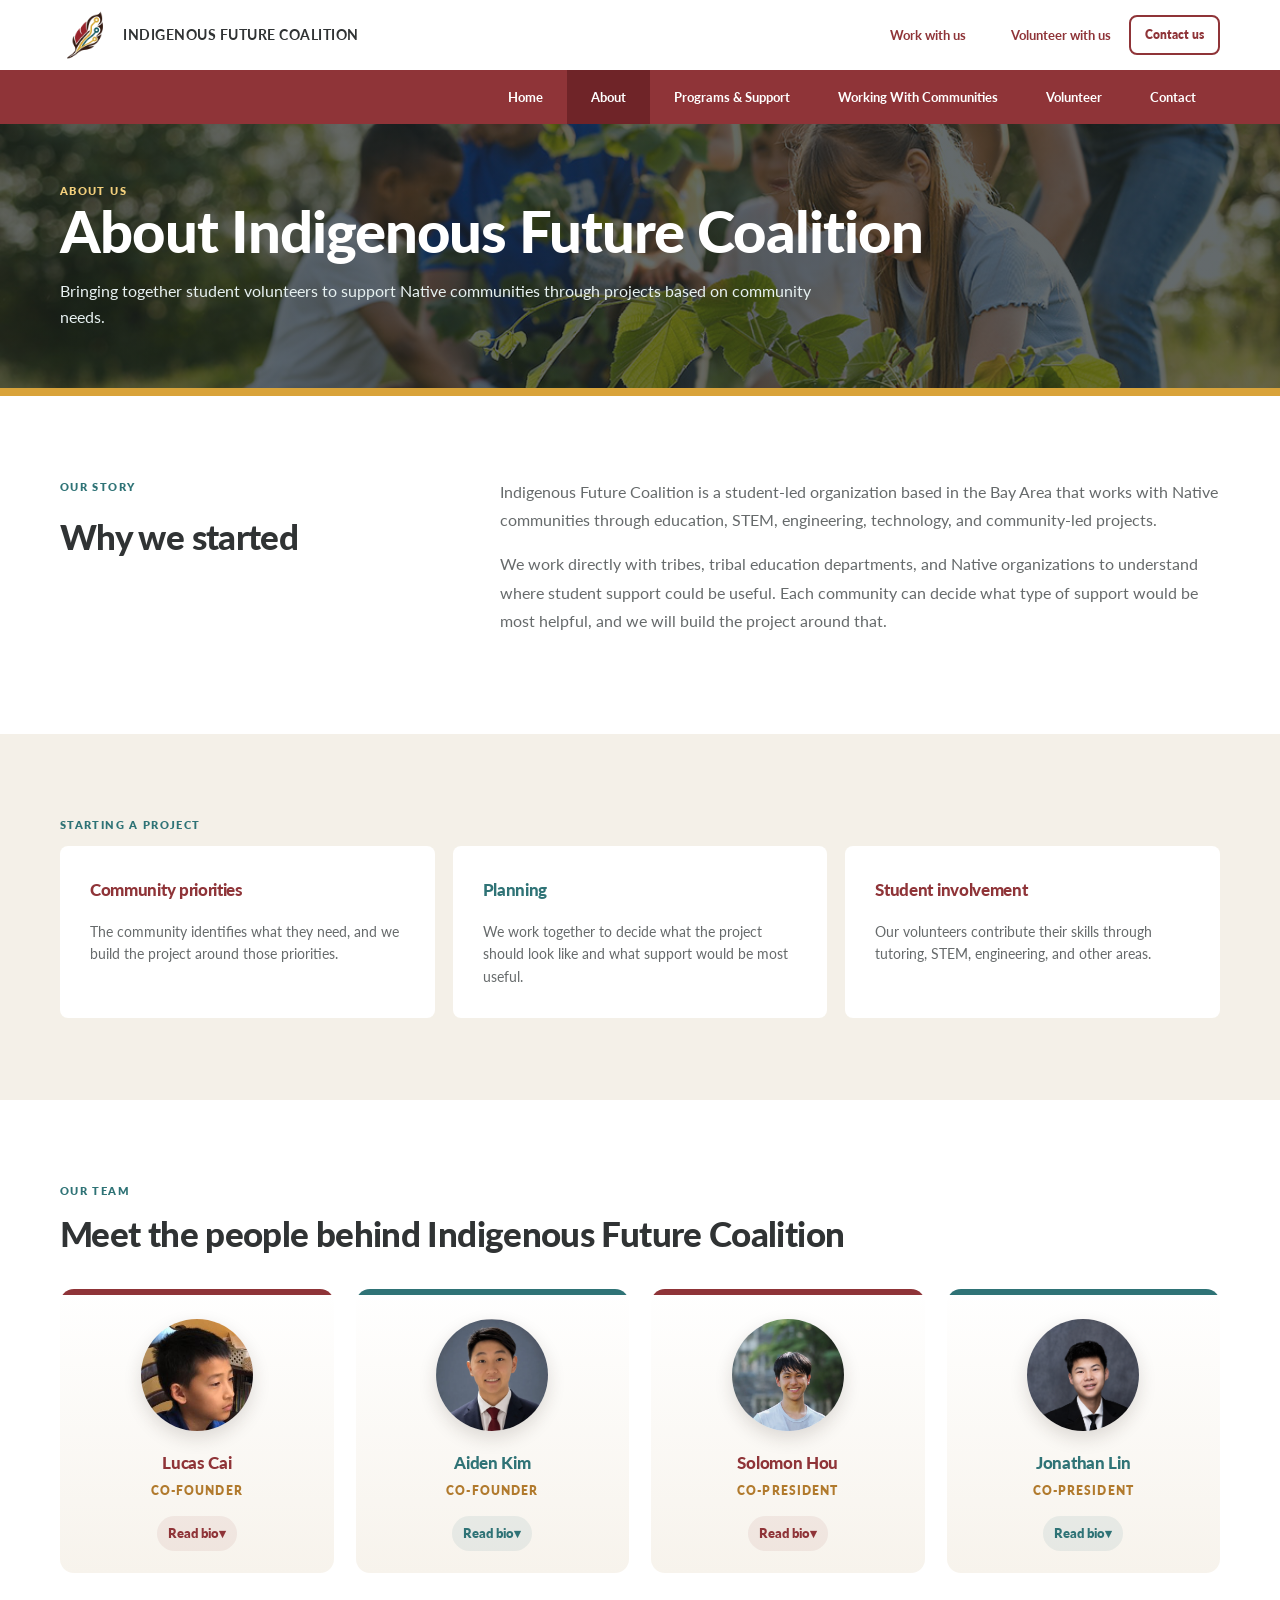
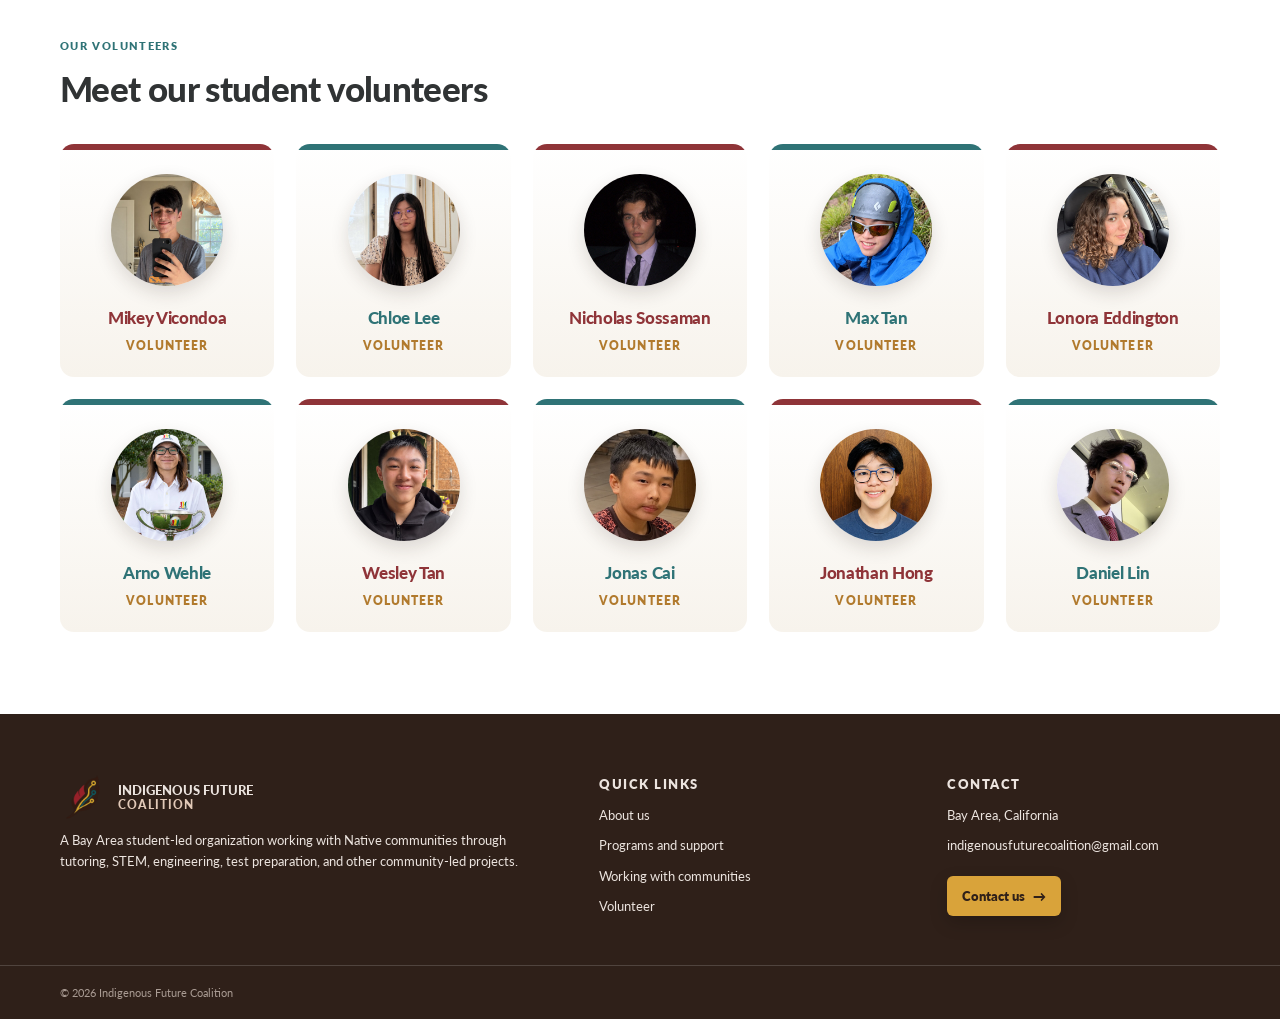
==== about.html @ 6398c592 "Add Daniel Lin to volunteer team" ====
<!doctype html>
<html lang="en">
<head>
  <meta charset="utf-8"><meta name="viewport" content="width=device-width, initial-scale=1">

  <title>About | Indigenous Future Coalition</title>

  <link rel="icon" type="image/png" href="assets/indigenouslogo.png">
  <link rel="stylesheet" href="styles.css">
  <link rel="preconnect" href="https://fonts.googleapis.com">
<link rel="preconnect" href="https://fonts.gstatic.com" crossorigin>
<link href="https://fonts.googleapis.com/css2?family=Lato:wght@400;700;900&display=swap" rel="stylesheet">
  <script src="script.js" defer></script>
</head>

<body>

<div id="site-header"></div>

<main>

<section class="page-hero image-hero">
  <div class="container">
    <p class="eyebrow light">About us</p>

    <h1>About Indigenous Future Coalition</h1>

    <p>
      Bringing together student volunteers to support Native communities
      through projects based on community needs.
    </p>

  </div>
</section>


<section class="section">

<div class="container prose-grid">

<div>
  <p class="eyebrow">Our story</p>
  <h2>Why we started</h2>
</div>


<div class="prose">

<p>
Indigenous Future Coalition is a student-led organization based in the Bay
Area that works with Native communities through education, STEM, engineering,
technology, and community-led projects.
</p>


<p>
We work directly with tribes, tribal education departments, and Native
organizations to understand where student support could be useful. Each
community can decide what type of support would be most helpful, and we will
build the project around that.
</p>

</div>

</div>

</section>



<section class="section cream">

<div class="container">

<p class="eyebrow">Starting a project</p>


<div class="value-grid">


<article class="value-card">

<h3>Community priorities</h3>

<p>
The community identifies what they need, and we build the project around
those priorities.
</p>

</article>



<article class="value-card">

<h3>Planning</h3>

<p>
We work together to decide what the project should look like and what
support would be most useful.
</p>

</article>



<article class="value-card">

<h3>Student involvement</h3>

<p>
Our volunteers contribute their skills through tutoring, STEM, engineering,
and other areas.
</p>

</article>


</div>

</div>

</section>




<section class="section">

<div class="container">

<div class="team-heading">

<p class="eyebrow">Our team</p>

<h2>Meet the people behind Indigenous Future Coalition</h2>

</div>



<div class="team-grid">


<article class="team-card">

<img 
src="assets/lucas.jpg"
alt="Lucas Cai"
>

<h3>Lucas Cai</h3>

<p class="team-role">
Co-Founder
</p>

<details class="team-bio">
<summary>Read bio</summary>
<p>
Lucas helps lead Indigenous Future Coalition by building partnerships, organizing student volunteers, and developing projects that connect students with opportunities to support Native communities. He focuses on expanding educational programs through tutoring, STEM, engineering, and technology while helping create projects shaped around community needs. As a co-founder, Lucas works to bring together students and community partners to create meaningful opportunities for learning and support.
</p>
</details>

</article>




<article class="team-card">

<img 
src="assets/aiden.jpg"
alt="Aiden Kim"
>

<h3>Aiden Kim</h3>

<p class="team-role">
Co-Founder
</p>

<details class="team-bio">
<summary>Read bio</summary>
<p>
Aiden is committed to expanding educational opportunity while helping Native communities preserve the stories, knowledge, and experiences they want carried forward. As a co-founder of Indigenous Future Coalition, he helps develop STEM mentorship and educational services shaped around community identified needs. He also helps lead the Coalition’s Legacy Project, working with elders, families, and community members to preserve their memories through interviews, oral histories, photographs, and personalized legacy books. Drawing on his experience building student-led educational programs and organizing volunteers, Aiden believes lasting impact begins with listening, trust, and giving communities greater resources to shape their own futures.
</p>
</details>

</article>




<article class="team-card">

<img
src="assets/jonathan.jpg"
alt="Solomon Hou"
>

<h3>Solomon Hou</h3>

<p class="team-role">
Co-President
</p>

<details class="team-bio">
<summary>Read bio</summary>
<p>
Solomon helps lead Indigenous Future Coalition by supporting project planning, volunteer coordination, and the development of educational programs. He works with the team to organize tutoring, STEM, engineering, and technology projects while helping create opportunities for students to contribute their skills. As a co-founder, Solomon helps strengthen the Coalition’s programs and partnerships while supporting projects based on the needs of the communities we work with.
</p>
</details>

</article>




<article class="team-card">

<img class="full-portrait"
src="assets/jonathan.png"
alt="Jonathan Lin"
>

<h3>Jonathan Lin</h3>

<p class="team-role">
Co-President
</p>

<details class="team-bio">
<summary>Read bio</summary>
<p>
Jonathan Lin is a student leader and community volunteer focused on technology, education, and service. As Co-President of the Indigenous Future Coalition, he helps lead STEM programs, tutoring, volunteer initiatives, and community projects. He has also worked with BridgingTech to develop cybersecurity education resources for middle and high school students, tutored youth from low-income families, volunteered at youth camps, and served in leadership roles in Boy Scout Troop 888.
</p>
</details>

</article>


</div>


<div class="team-heading volunteer-heading">

<p class="eyebrow">Our volunteers</p>

<h2>Meet our student volunteers</h2>

</div>



<div class="team-grid volunteer-grid">


<article class="team-card volunteer-card">

<img
src="assets/mikey-vicondoa.jpg"
alt="Mikey Vicondoa"
loading="lazy"
>

<h3>Mikey Vicondoa</h3>

<p class="team-role">Volunteer</p>

</article>



<article class="team-card volunteer-card">

<img
src="assets/chloe-lee.jpg"
alt="Chloe Lee"
loading="lazy"
>

<h3>Chloe Lee</h3>

<p class="team-role">Volunteer</p>

</article>



<article class="team-card volunteer-card">

<img
src="assets/nicholas-sossaman.jpg"
alt="Nicholas Sossaman"
loading="lazy"
>

<h3>Nicholas Sossaman</h3>

<p class="team-role">Volunteer</p>

</article>



<article class="team-card volunteer-card">

<img
src="assets/max-tan.jpg"
alt="Max Tan"
loading="lazy"
>

<h3>Max Tan</h3>

<p class="team-role">Volunteer</p>

</article>



<article class="team-card volunteer-card">

<img
src="assets/lonora-eddington.jpg"
alt="Lonora Eddington"
loading="lazy"
>

<h3>Lonora Eddington</h3>

<p class="team-role">Volunteer</p>

</article>



<article class="team-card volunteer-card">

<img
src="assets/arno-wehle.jpg"
alt="Arno Wehle"
loading="lazy"
>

<h3>Arno Wehle</h3>

<p class="team-role">Volunteer</p>

</article>



<article class="team-card volunteer-card">

<img
src="assets/wesley-tan.jpg"
alt="Wesley Tan"
loading="lazy"
>

<h3>Wesley Tan</h3>

<p class="team-role">Volunteer</p>

</article>



<article class="team-card volunteer-card">

<img
src="assets/jonas-cai.jpg"
alt="Jonas Cai"
loading="lazy"
>

<h3>Jonas Cai</h3>

<p class="team-role">Volunteer</p>

</article>



<article class="team-card volunteer-card">

<img
src="assets/jonathan-hong.jpg"
alt="Jonathan Hong"
loading="lazy"
>

<h3>Jonathan Hong</h3>

<p class="team-role">Volunteer</p>

</article>



<article class="team-card volunteer-card">

<img
src="assets/daniel-lin.jpg"
alt="Daniel Lin"
loading="lazy"
>

<h3>Daniel Lin</h3>

<p class="team-role">Volunteer</p>

</article>


</div>

</div>

</section>


</main>


<div id="site-footer"></div>


</body>
</html>
---- styles.css ----
:root {
  --burgundy: #8f3438;
  --burgundy-dark: #6f2428;
  --teal: #2f7376;
  --teal-dark: #225a5d;
  --gold: #d9a33a;
  --cream: #f4f0e8;
  --ink: #303334;
  --muted: #666a6b;
  --line: #d8d8d3;
  --brown: #2f2019;
  --radius: 8px;
}

* { box-sizing: border-box; }
html { scroll-behavior: smooth; }
body {
  margin: 0;
  color: var(--ink);
  background: #fff;
  font-family: "Lato", sans-serif;
  line-height: 1.6;
}

main {
  background: #fff;
  animation: content-enter .34s cubic-bezier(.22, .8, .3, 1) both;
}

body.page-leaving main {
  animation: content-exit .18s ease-in both;
  pointer-events: none;
}

@keyframes content-enter {
  from {
    opacity: .82;
    transform: translateY(7px);
  }
  to {
    opacity: 1;
    transform: translateY(0);
  }
}

@keyframes content-exit {
  from {
    transform: translateY(0);
  }
  to {
    transform: translateY(-5px);
  }
}

button, input, select, textarea {
  font: inherit;
}

@media (prefers-reduced-motion: reduce) {
  main,
  body.page-leaving main {
    animation: none;
  }
}

h1, h2, h3 {
  font-family: "Lato", sans-serif;
  font-weight: 900;
  letter-spacing: -0.02em;
}
a { color: inherit; text-decoration: none; }
a, button, .team-bio summary {
  transition:
    color .2s ease,
    background-color .2s ease,
    border-color .2s ease,
    opacity .2s ease,
    transform .2s ease,
    box-shadow .2s ease;
}
a:focus-visible, button:focus-visible, .team-bio summary:focus-visible {
  outline: 3px solid rgba(217, 163, 58, .65);
  outline-offset: 3px;
}
img { display: block; max-width: 100%; }
h1, h2, h3, p { margin-top: 0; }
h1, h2, h3 { letter-spacing: -0.018em; }
.container { width: min(1160px, calc(100% - 48px)); margin: 0 auto; }

.utility-bar { background: var(--brown); color: #fff; font-size: .73rem; }
.utility-inner { height: 34px; display: flex; align-items: center; justify-content: space-between; }
.main-header { background: #fff; }
.header-inner { 
  min-height: 70px; 
  display: flex; 
  align-items: center; 
  justify-content: space-between; 
  gap: 20px; 
}
.brand { display: flex; align-items: center; gap: 13px; min-width: 280px; }
.brand:hover { transform: translateY(-2px); }
.brand-seal {
  width: 50px;
  height: 50px;
  display: grid;
  place-items: center;
  flex: 0 0 auto;
}
.brand-seal img { width: 100%; height: 100%; object-fit: contain; }
.brand-words { display: flex; flex-direction: column; text-transform: uppercase; }
.brand-words strong { 
  font-size: .9rem; 
  letter-spacing: .035em; 
}
.brand-words small { font-size: .72rem; letter-spacing: .085em; color: var(--muted); margin-top: 2px; }
.header-actions { 
  display: flex; 
  align-items: center; 
  gap: 18px; 
}
.header-actions > a:not(.contact-button) { display: flex; flex-direction: column; padding-left: 27px; }
.header-actions > a:hover { transform: translateY(-2px); }
.header-actions small { color: var(--muted); font-size: .68rem; }
.header-actions strong { color: var(--burgundy); font-size: .83rem; margin-top: 2px; }
.contact-button { 
  border: 2px solid var(--burgundy); 
  color: var(--burgundy); 
  padding: 8px 14px; 
  border-radius: var(--radius); 
  font-size: .75rem; 
  font-weight: 800; 
}
.contact-button:hover { background: var(--burgundy); color: #fff; box-shadow: 0 7px 16px rgba(143,52,56,.2); }
.nav-bar { background: var(--burgundy); }
.desktop-nav { min-height: 54px; display: flex; align-items: stretch; justify-content: flex-end; }
.desktop-nav a { padding: 0 24px; display: flex; align-items: center; color: #fff; font-size: .82rem; font-weight: 700; }
.desktop-nav a:hover, .desktop-nav a[aria-current="page"] { background: var(--burgundy-dark); }
.menu-button, .mobile-nav { display: none; }

.home-hero { min-height: 570px; position: relative; display: flex; align-items: center; background: url("assets/tutoring-group.jpg") center 47% / cover no-repeat; color: #fff; }
.home-hero::before { content: ""; position: absolute; inset: 0; background: linear-gradient(90deg, rgba(17,26,29,.84), rgba(17,26,29,.58) 46%, rgba(17,26,29,.08) 80%); }
.home-hero-copy { position: relative; z-index: 1; }
.hero-kicker, .section-label { display: inline-block; font-size: .73rem; text-transform: uppercase; letter-spacing: .12em; font-weight: 800; color: var(--burgundy); }
.hero-kicker { background: var(--gold); color: #2b241c; padding: 8px 12px; margin-bottom: 18px; border-radius: var(--radius); }
.home-hero h1 { 
  font-size: clamp(2.7rem, 5vw, 4.65rem); 
  line-height: 1.04; 
  max-width: 850px; 
  margin-bottom: 20px; 
}
.home-hero-copy > p:not(.hero-kicker) { font-size: 1.08rem; line-height: 1.65; max-width: 850px; margin-bottom: 27px; }
.primary-button, .secondary-button, .light-button, .button {
  display: inline-flex; align-items: center; gap: 9px; padding: 13px 18px;
  border-radius: var(--radius); font-size: .82rem; font-weight: 800;
}
.primary-button, .button { background: var(--burgundy); color: #fff; }
.primary-button:hover, .button:hover { background: var(--burgundy-dark); transform: translateY(-2px); box-shadow: 0 8px 18px rgba(111,36,40,.22); }

.action-strip { position: relative; margin-top: -48px; z-index: 3; }
.action-grid { display: grid; grid-template-columns: repeat(3, 1fr); box-shadow: 0 8px 30px rgba(0,0,0,.16); }
.action-card { min-height: 116px; background: #fff; padding: 25px; display: flex; flex-direction: column; justify-content: center; }
.action-card:nth-child(2) { background: var(--teal); color: #fff; }
.action-card:nth-child(3) { background: var(--cream); }
.action-card strong { font-size: .94rem; margin-bottom: 5px; }
.action-card span { font-size: .77rem; color: var(--muted); }
.action-card:nth-child(2) span { color: #e0eeee; }

.standard-section, .section { padding: 82px 0; }
.plain-heading { display: grid; grid-template-columns: 1.25fr 1fr; gap: 70px; align-items: end; margin-bottom: 40px; }
.plain-heading h2 { font-size: 2.25rem; line-height: 1.16; margin: 8px 0 0; }
.plain-heading > p { color: var(--muted); line-height: 1.72; margin: 0; }
.service-grid {
  display: grid;
  grid-template-columns: repeat(4, 1fr);
  gap: 24px;
}

.service-card {
  background: #fff;
  padding: 32px 28px;
  border-radius: var(--radius);
  box-shadow: 0 6px 24px rgba(0,0,0,.10);
  min-height: 280px;
  transition: 
    transform 0.2s ease,
    box-shadow 0.2s ease;
}

.service-card:hover {
  transform: translateY(-5px);
  box-shadow: 0 14px 32px rgba(0,0,0,.16);
}

.service-card a {
  display: inline-block;
  color: var(--gold);
  font-weight: 800;
}

.service-card a:hover {
  color: var(--gold);
  transform: translateX(3px);
}
.-card h3 { color: var(--burgundy); font-size: 1rem; line-height: 1.3; margin-bottom: 10px; }
.-card p { font-size: .84rem; color: var(--muted); line-height: 1.62; min-height: 82px; }
.-card a { color: var(--burgundy); font-size: .76rem; font-weight: 800; }

.about-band { background: var(--cream); padding: 80px 0; }
.about-band-grid { display: grid; grid-template-columns: 1fr 1fr; gap: 70px; align-items: center; }
.about-photo { width: 100%; height: 450px; object-fit: cover; border-radius: var(--radius); }
.about-band h2 { font-size: 2.35rem; line-height: 1.15; margin: 8px 0 20px; }
.about-band p:not(.section-label) { color: var(--muted); line-height: 1.72; }
.check-list { padding: 0; margin: 25px 0; display: grid; grid-template-columns: 1fr 1fr; gap: 10px 25px; list-style: none; }
.check-list li { font-size: .82rem; font-weight: 700; padding-left: 18px; position: relative; }
.check-list li::before { content: ""; width: 7px; height: 7px; background: var(--gold); border-radius: 50%; position: absolute; left: 0; top: 7px; }
.secondary-button { background: var(--teal); color: #fff; }
.secondary-button:hover { background: var(--teal-dark); transform: translateY(-2px); box-shadow: 0 8px 18px rgba(34,90,93,.2); }
.simple-steps { display: grid; grid-template-columns: repeat(4,1fr); gap: 14px; list-style: none; padding: 0; margin: 0; }
.simple-steps li { padding: 28px 25px; background: #fff; border-radius: var(--radius); }
.simple-steps span { width: 29px; height: 29px; border-radius: 50%; background: var(--burgundy); color: #fff; display: grid; place-items: center; font-size: .75rem; font-weight: 800; margin-bottom: 13px; }
.simple-steps strong { font-size: .88rem; }
.simple-steps p { font-size: .78rem; color: var(--muted); margin: 7px 0 0; }
.contact-band { background: var(--burgundy); color: #fff; padding: 56px 0; }
.contact-band-inner { display: flex; align-items: center; justify-content: space-between; gap: 50px; }
.contact-band h2 { font-size: 2rem; margin: 7px 0 8px; }
.contact-band p { margin-bottom: 0; color: #f0dfe0; }
.section-label.light { color: #f2c96a; }
.light-button { background: #fff; color: var(--burgundy); flex: 0 0 auto; }
.light-button:hover { color: var(--burgundy-dark); transform: translateY(-2px); box-shadow: 0 8px 18px rgba(47,32,25,.18); }

.page-hero { background: var(--teal); color: #fff; padding: 58px 0; border-bottom: 8px solid var(--gold); }
.page-hero h1 { font-size: clamp(2.35rem,4.5vw,3.7rem); line-height: 1.08; max-width: 900px; margin-bottom: 16px; }
.page-hero p { max-width: 790px; margin-bottom: 0; color: #e7f1f1; }
.eyebrow { font-size: .71rem; text-transform: uppercase; letter-spacing: .12em; font-weight: 800; color: var(--teal); margin-bottom: 12px; }
.eyebrow.light { color: #f2cf7c; }
.prose-grid { display: grid; grid-template-columns: .75fr 1.5fr; gap: 80px; }
.prose-grid h2 { font-size: 2.2rem; }
.prose p { color: var(--muted); line-height: 1.78; }
.cream { background: var(--cream); }
.value-grid { display: grid; grid-template-columns: repeat(3,1fr); gap: 18px; }
.value-card { padding: 30px; background: #fff; border-radius: var(--radius); }
.value-card h3 { font-size: 1.08rem; color: var(--burgundy); }
.value-card p { font-size: .87rem; color: var(--muted); margin-bottom: 0; }
.placeholder-panel { background: #fbf6e8; border-left: 5px solid var(--gold); padding: 35px; border-radius: var(--radius); }
.placeholder-panel h2 { font-size: 2rem; }
.profile-grid { display: grid; grid-template-columns: repeat(2,1fr); gap: 24px; }
.profile-grid div { background: rgba(255,255,255,.5); padding: 14px; border-radius: var(--radius); }
.profile-grid small { display: block; text-transform: uppercase; letter-spacing: .09em; color: var(--muted); }
.profile-grid strong { display: block; margin-top: 5px; }
.work-list { display: grid; gap: 18px; }
.work-row { display: grid; grid-template-columns: 1.1fr 1fr; gap: 55px; padding: 42px 30px; border-radius: var(--radius); background: #fff; }
.work-row:nth-child(even) { background: var(--cream); }
.work-row h2 { font-size: 1.65rem; color: var(--burgundy); }
.work-row p { color: var(--muted); }
.work-row ul { columns: 2; margin: 0; padding: 0; list-style: none; }
.work-row li { break-inside: avoid; padding: 0 0 10px 15px; position: relative; font-size: .84rem; }
.work-row li::before { content: ""; width: 5px; height: 5px; background: var(--teal); border-radius: 50%; position: absolute; left: 0; top: 8px; }
.scope-band { background: var(--brown); color: #fff; padding: 58px 0; }
.scope-band h2 { font-size: 2.1rem; }
.scope-band p { max-width: 800px; color: #eee4df; margin-bottom: 0; }
.process-list { display: grid; gap: 12px; list-style: none; padding: 0; margin: 0; }
.process-list li { display: grid; grid-template-columns: 45px 1fr; gap: 18px; padding: 24px; background: #fff; border-radius: var(--radius); }
.process-list li:nth-child(odd) span { 
  background: var(--burgundy); 
  color: #fff;
}

.process-list li:nth-child(even) span { 
  background: var(--teal); 
  color: #fff;
}

.process-list span { 
  width: 34px; 
  height: 34px; 
  border-radius: 50%; 
  display: grid; 
  place-items: center; 
  font-size: .75rem; 
  font-weight: 800; 
}
.process-list h3 { font-size: 1rem; margin-bottom: 5px; }
.process-list p { color: var(--muted); font-size: .86rem; margin-bottom: 0; }
.skill-grid { display: grid; grid-template-columns: repeat(3,1fr); gap: 12px; }
.skill-grid div { padding: 18px 20px; background: #fff; border-radius: var(--radius); font-size: .88rem; font-weight: 700; }
.contact-grid { display: grid; grid-template-columns: .8fr 1.2fr; gap: 60px; }
.contact-card { background: var(--cream); border-top: 5px solid var(--burgundy); padding: 35px; border-radius: var(--radius); }
.contact-card a { color: var(--burgundy); font-size: 1.4rem; font-weight: 800; border-bottom: 1px solid var(--burgundy); }
.contact-card a:hover { color: var(--teal); border-color: var(--teal); }
.contact-list > div { padding: 10px 0 18px; }
.contact-list strong { color: var(--burgundy); font-size: .82rem; }
.contact-list p { color: var(--muted); margin: 5px 0 0; }

.site-footer { background: var(--brown); color: #fff; padding: 60px 0 0; }
.footer-grid { display: grid; grid-template-columns: 1.7fr 1fr 1fr; gap: 75px; padding-bottom: 48px; }
.footer-grid > div { display: flex; flex-direction: column; gap: 10px; }
.footer-brand-lockup { display: flex; align-items: center; gap: 12px; }
.footer-logo { width: 46px; height: 46px; object-fit: contain; flex: 0 0 auto; }
.footer-brand { font-size: 1.18rem; font-weight: 900; line-height: 1.15; text-transform: uppercase; margin-bottom: 0; }
.footer-brand span { font-size: .74rem; letter-spacing: .1em; color: #e2c9b8; }
.footer-summary { color: #d3c8c2; font-size: .84rem; max-width: 480px; }
.footer-label { text-transform: uppercase; letter-spacing: .12em; font-size: .68rem; font-weight: 800; color: #efc56f; margin-bottom: 7px; }
.footer-grid a, .footer-grid p { font-size: .8rem; color: #ece4df; margin-bottom: 0; }
.footer-grid a { align-self: flex-start; }
.footer-grid a:not(.footer-button):hover { color: #fff; transform: translateX(3px); }
.footer-button {
  display: inline-flex;
  align-items: center;
  gap: 8px;
  align-self: flex-start;
  background: var(--gold);
  color: var(--brown) !important;
  padding: 10px 15px;
  margin-top: 10px;
  border-radius: 6px;
  font-weight: 800;
  box-shadow: 0 7px 18px rgba(0,0,0,.18);
}
.footer-button::after { content: "\2192"; transition: transform .2s ease; }
.footer-button:hover { background: #efbd59; color: var(--brown) !important; transform: translateY(-2px); box-shadow: 0 10px 22px rgba(0,0,0,.24); }
.footer-button:hover::after { transform: translateX(3px); }
.footer-bottom { border-top: 1px solid rgba(255,255,255,.16); padding: 18px 0; color: #aa9c94; font-size: .67rem; }
.footer-bottom > div { display: flex; justify-content: space-between; gap: 30px; }

@media (max-width: 1000px) {
  .header-actions, .nav-bar { display: none; }
  .header-inner { min-height: 86px; }
  .menu-button { display: block; border: 2px solid var(--burgundy); border-radius: var(--radius); background: #fff; color: var(--burgundy); padding: 9px 12px; font-weight: 800; }
  .menu-button:hover { background: var(--burgundy); color: #fff; transform: translateY(-2px); }
  .mobile-nav { display: none; flex-direction: column; background: var(--burgundy); padding: 10px 24px; }
  .mobile-nav.open { display: flex; }
  .mobile-nav a { color: #fff; padding: 12px 0; font-weight: 700; }
  .mobile-nav a:hover { transform: translateX(4px); }
  .action-grid { grid-template-columns: 1fr; }
  .action-card { min-height: 90px; }
  .-grid { grid-template-columns: repeat(2,1fr); }
  .-card:nth-child(2) { border-right: 0; }
  .about-band-grid, .plain-heading, .prose-grid, .contact-grid { grid-template-columns: 1fr; gap: 38px; }
  .simple-steps { grid-template-columns: repeat(2,1fr); }
  .footer-grid { grid-template-columns: 1.4fr 1fr; }
  .footer-grid > div:last-child { grid-column: 2; }
}

@media (max-width: 680px) {
  .container { width: min(100% - 30px, 1160px); }
  .utility-inner { justify-content: center; }
  .utility-inner span:last-child { display: none; }
  .brand { min-width: 0; }
  .brand-seal { width: 49px; height: 49px; }
  .brand-words strong { font-size: .88rem; }
  .brand-words small { font-size: .61rem; }
  .home-hero { min-height: 520px; background-position: 60% center; }
  .home-hero::before { background: linear-gradient(90deg, rgba(17,26,29,.9), rgba(17,26,29,.58) 88%); }
  .home-hero h1 { font-size: 2.65rem; }
  .action-strip { margin-top: 0; }
  .standard-section, .section { padding: 60px 0; }
.plain-heading { gap: 20px; }

.service-grid, .value-grid, .skill-grid {
  grid-template-columns: 1fr;
}

.about-photo { 
  height: 300px; 
}
  .check-list { grid-template-columns: 1fr; }
  .simple-steps { grid-template-columns: 1fr; }
  .contact-band-inner { align-items: flex-start; flex-direction: column; }
  .page-hero h1 { font-size: 2.35rem; }
  .profile-grid, .work-row { grid-template-columns: 1fr; }
  .work-row { gap: 20px; }
  .work-row ul { columns: 1; }
  .footer-grid { grid-template-columns: 1fr; }
  .footer-grid > div:last-child { grid-column: 1; }
  .footer-bottom > div { flex-direction: column; }
}

.action-grid {
  display: grid;
  grid-template-columns: repeat(3, 1fr);
  gap: 28px;
  box-shadow: none;
}

.feature-card {
  min-height: 430px;
  display: flex;
  align-items: flex-end;

  background-size: cover;
  background-position: center;

  border-radius: var(--radius);
  overflow: hidden;

  box-shadow: 0 8px 25px rgba(0, 0, 0, 0.18);

  transition:
    transform 0.2s ease,
    box-shadow 0.2s ease;
}

.feature-card:hover {
  transform: translateY(-5px);
  box-shadow: 0 14px 32px rgba(0, 0, 0, 0.25);
}

.feature-card-overlay {
  width: 100%;
  min-height: 205px;

  padding: 25px 24px;

  background: rgba(35, 31, 31, 0.88);
  color: white;

  backdrop-filter: blur(1px);
}

.feature-card-overlay strong {
  display: block;

  margin-bottom: 8px;

  font-size: 1.25rem;
  font-weight: 800;
}

.feature-card-overlay span {
  display: block;

  color: #f1f1f1;

  font-size: 1rem;
  line-height: 1.6;
}

.action-cta {
  margin-top: 28px;
}

/* Tablet and phone layout */

@media (max-width: 900px) {
  .action-grid {
    grid-template-columns: 1fr;
  }

  .feature-card {
    min-height: 400px;
  }
}


/* Homepage updates */
.community-process-section .about-band-grid { margin-bottom: 42px; }
.community-process-section .simple-steps {
  background: linear-gradient(145deg, #fff 0%, #fff 72%, #f6f3ed 100%);
  padding: 10px;
  clip-path: polygon(
    12px 0,
    calc(100% - 12px) 0,
    100% 12px,
    100% calc(100% - 12px),
    calc(100% - 12px) 100%,
    12px 100%,
    0 calc(100% - 12px),
    0 12px
  );
  filter: drop-shadow(0 10px 16px rgba(47, 32, 25, .12));
}
.community-process-section .simple-steps li {
  background: transparent;
  box-shadow: inset 1px 1px 0 rgba(255,255,255,.85);
}
.community-process-section .about-band-grid > div > p:last-child { max-width: 520px; margin-bottom: 0; }

@media (max-width: 1000px) {
  .community-process-section .about-band-grid { margin-bottom: 34px; }
}

/* Large photo headers for internal pages */
.image-hero {
  background: linear-gradient(rgba(17,26,29,.65), rgba(17,26,29,.65)), url("assets/community.jpg") center/cover no-repeat;
  color: #fff;
}
.team-heading {
  margin-bottom: 35px;
}

.team-heading h2 {
  font-size: 2.2rem;
  line-height: 1.2;
}


.team-grid {
  display: grid;
  grid-template-columns: repeat(4, minmax(0, 1fr));
  gap: 22px;
  align-items: start;
}

.volunteer-heading {
  margin-top: 64px;
}

.volunteer-grid {
  display: flex;
  flex-wrap: wrap;
  justify-content: center;
}


.team-card {
  position: relative;
  overflow: hidden;
  background: linear-gradient(180deg, #fff 0%, #f7f3ec 100%);
  border-radius: 14px;
  padding: 30px 20px 22px;
  text-align: center;
}

.team-card::before {
  content: "";
  position: absolute;
  inset: 0 0 auto;
  height: 6px;
  background: var(--burgundy);
}

.team-card:nth-child(even)::before {
  background: var(--teal);
}


.team-card img {
  width: 112px;
  aspect-ratio: 1 / 1;
  object-fit: cover;
  border-radius: 50%;
  margin: 0 auto 18px;
  box-shadow: 0 7px 18px rgba(47, 32, 25, .15);
}

.team-card img.full-portrait {
  object-fit: cover;
  object-position: center top;
}

.volunteer-card .team-role {
  margin-bottom: 0;
}

.volunteer-card {
  flex: 0 1 calc((100% - 88px) / 5);
}


.team-card h3 {
  margin-bottom: 4px;
  color: var(--burgundy);
  font-size: 1.08rem;
}

.team-card:nth-child(even) h3 {
  color: var(--teal);
}


.team-role {
  color: #b17a2d;
  font-size: .76rem;
  font-weight: 800;
  letter-spacing: .09em;
  margin-bottom: 16px;
  text-transform: uppercase;
}


.team-bio summary {
  display: inline-flex;
  align-items: center;
  color: var(--burgundy);
  cursor: pointer;
  font-size: .8rem;
  font-weight: 800;
  list-style: none;
  padding: 7px 11px;
  border-radius: 999px;
  background: rgba(143, 52, 56, .08);
}

.team-card:nth-child(even) .team-bio summary {
  color: var(--teal);
  background: rgba(47, 115, 118, .09);
}

.team-bio summary::-webkit-details-marker {
  display: none;
}

.team-bio summary::after {
  content: " \25BE";
}

.team-bio summary:hover {
  transform: translateY(-2px);
  box-shadow: 0 6px 14px rgba(47, 32, 25, .1);
}

.team-bio[open] summary::after {
  content: " \25B4";
}

.team-bio p {
  color: var(--muted);
  font-size: .84rem;
  line-height: 1.6;
  margin: 18px 0 0;
  text-align: left;
}


@media(max-width:1000px){

  .team-grid {
    grid-template-columns: repeat(2, minmax(0, 1fr));
  }

  .volunteer-card {
    flex-basis: calc((100% - 44px) / 3);
  }

}

@media(max-width:680px){

  .team-grid {
    grid-template-columns: 1fr;
  }

  .volunteer-heading {
    margin-top: 48px;
  }

  .volunteer-card {
    flex-basis: 100%;
  }

}
.program-block {
  display: grid;
  grid-template-columns: 0.9fr 1.1fr;
  gap: 45px;
  align-items: center;

  background: white;
  border-radius: var(--radius);
  padding: 35px;

  margin-bottom: 35px;
}


.program-block.reverse .program-image {
  order: 2;
}


.program-image img {
  width: 100%;
  height: 320px;
  object-fit: cover;
  border-radius: var(--radius);
}


.program-content h2 {
  color: var(--burgundy);
  font-size: 1.8rem;
  margin-bottom: 18px;
}


.program-content ul {
  margin: 0;
  padding-left: 22px;
  color: var(--muted);
  line-height: 1.8;
}


@media(max-width:900px){

  .program-block,
  .program-block.reverse {
    grid-template-columns: 1fr;
  }

  .program-block.reverse .program-image {
    order: initial;
  }

}
}
.value-card,
.service-card,
.team-card,
.placeholder-panel,
.process-list li,
.simple-steps li,
.skill-grid div,
.program-block {
  box-shadow: 0 8px 24px rgba(38, 34, 31, 0.07);
}
.value-card:nth-child(odd) h3,
.program-block:nth-child(odd) h2 {
  color: var(--burgundy);
}

.value-card:nth-child(even) h3,
.program-block:nth-child(even) h2 {
  color: var(--teal);
}
.process-list li:nth-child(odd) h3 {
  color: var(--burgundy);
}

.process-list li:nth-child(even) h3 {
  color: var(--teal);
}
.google-form {
  background: white;
  border-radius: var(--radius);
  padding: 20px;
  margin-top: 35px;
  box-shadow: 0 4px 18px rgba(0,0,0,.08);
}

.google-form iframe {
  width: 100%;
  border: none;
}
.hero-button {
  display: inline-block;
  background: var(--gold);
  color: #2b241c;
  padding: 13px 24px;
  border-radius: var(--radius);
  font-weight: 800;
  text-decoration: none;
  margin-top: 20px;
  transition: .2s ease;
}

.hero-button:hover {
  transform: translateY(-2px);
  box-shadow: 0 8px 18px rgba(47, 32, 25, .18);
}
.service-card:nth-child(odd) h3 {
  color: var(--burgundy);
}

.service-card:nth-child(even) h3 {
  color: var(--teal);
}
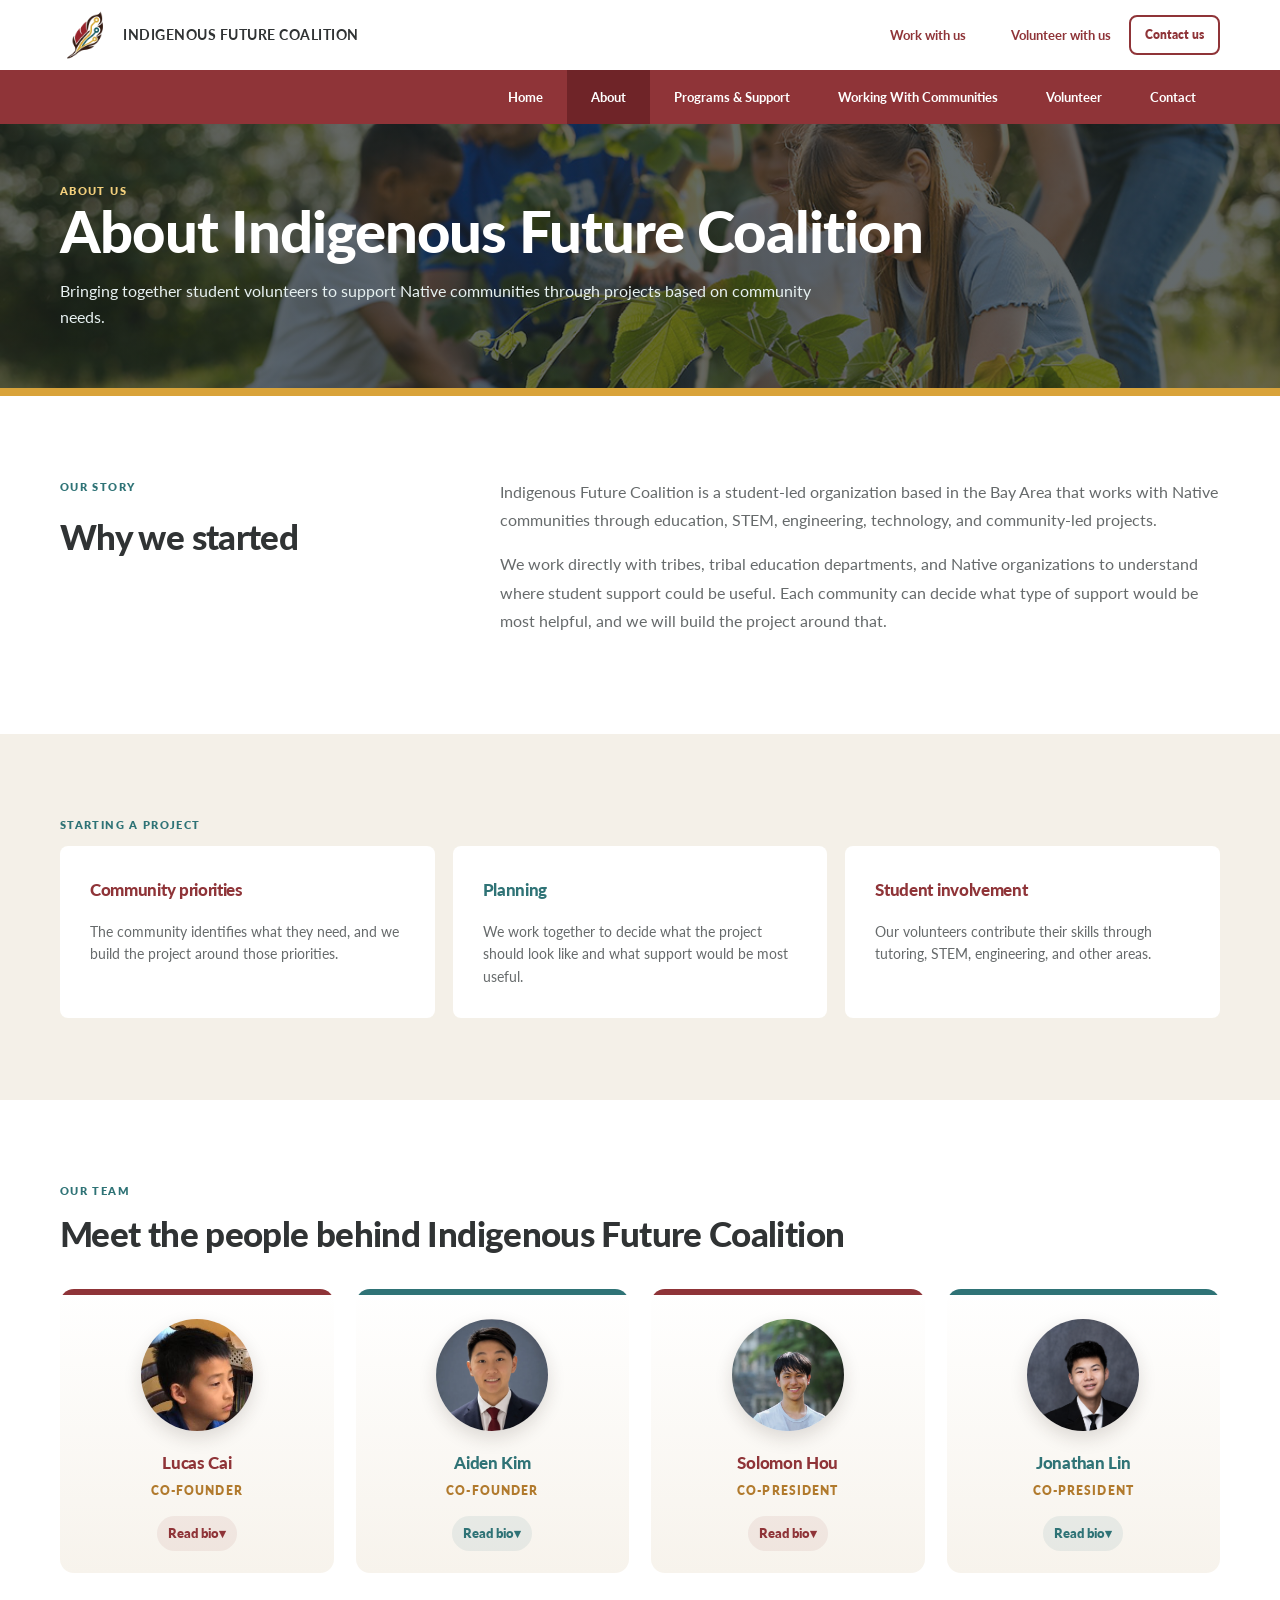
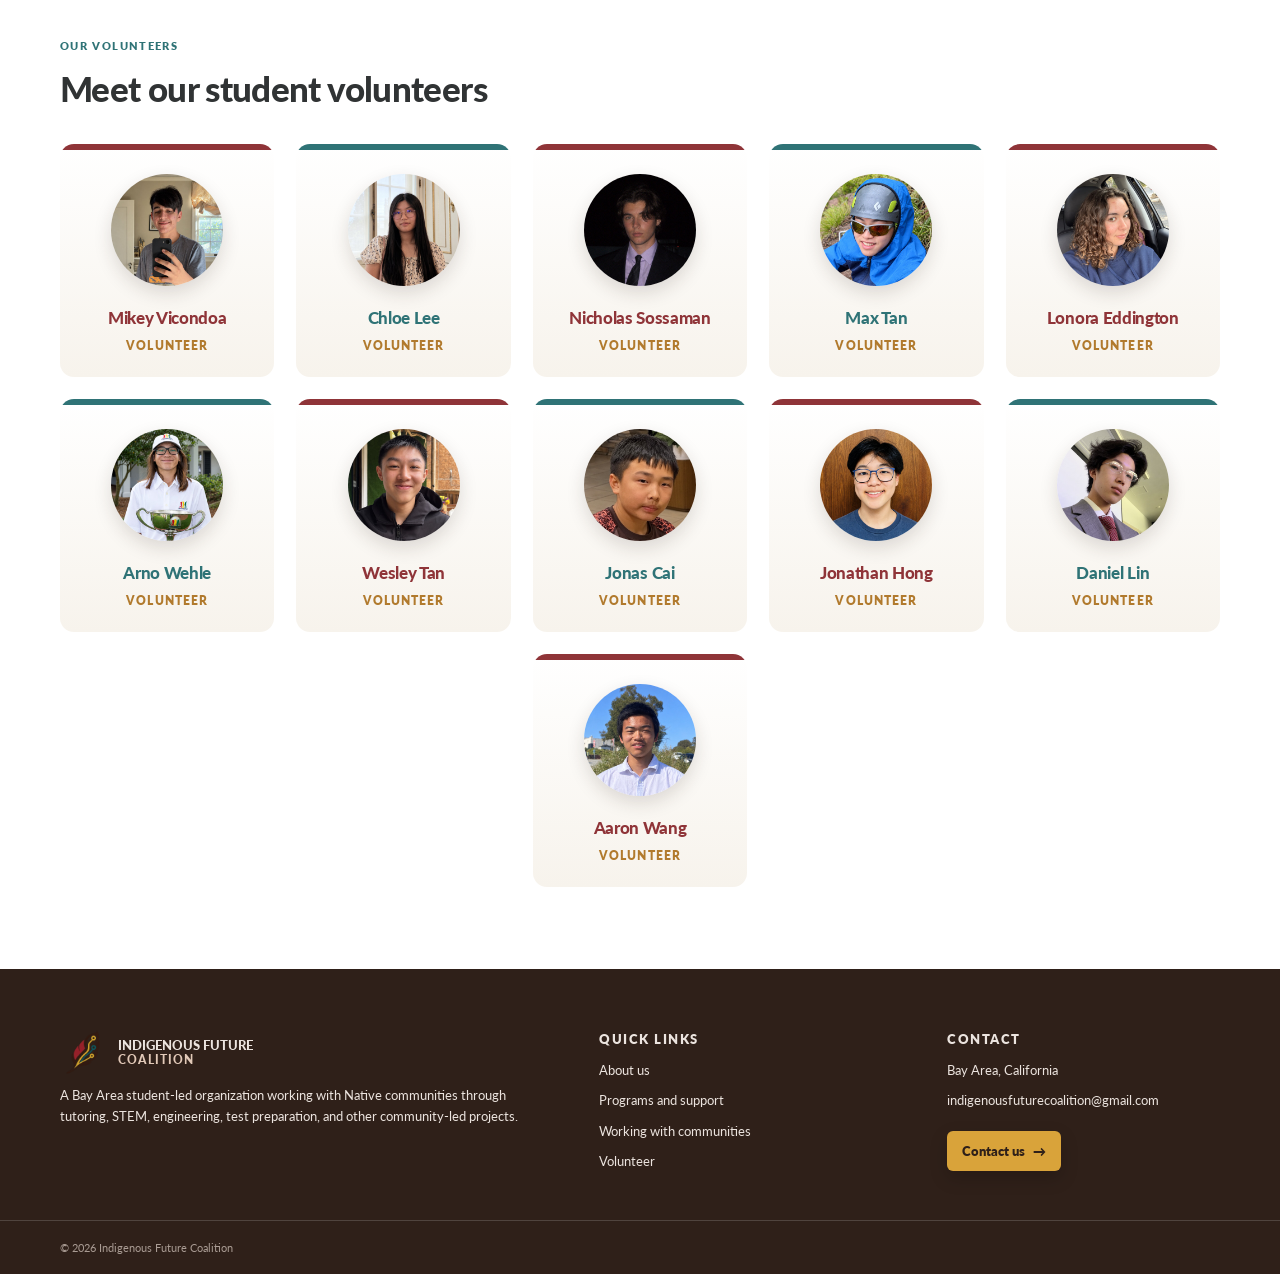
==== commit e74fd97b: "Add Aaron Wang to volunteer team" ====
--- a/about.html
+++ b/about.html
@@ -415,6 +415,22 @@
 </article>
 
 
+
+<article class="team-card volunteer-card">
+
+<img
+src="assets/aaron-wang.jpg"
+alt="Aaron Wang"
+loading="lazy"
+>
+
+<h3>Aaron Wang</h3>
+
+<p class="team-role">Volunteer</p>
+
+</article>
+
+
 </div>
 
 </div>
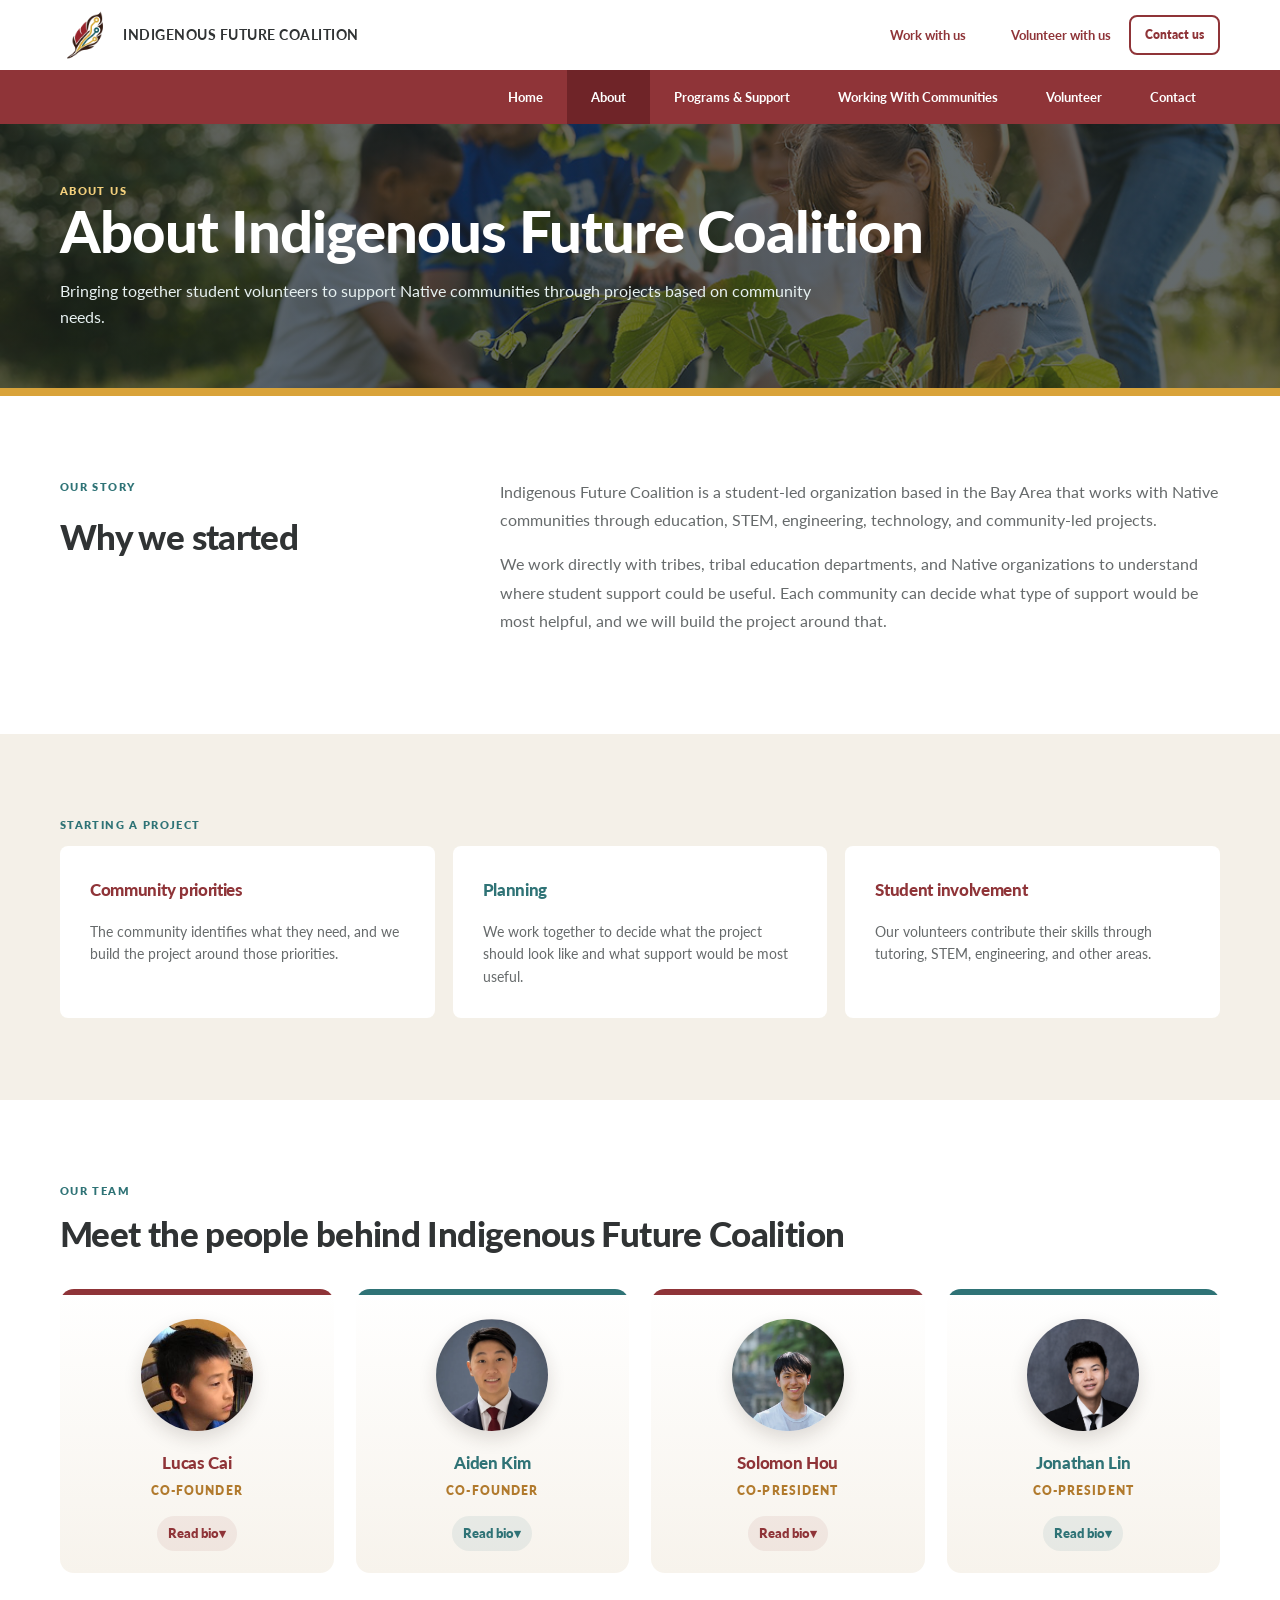
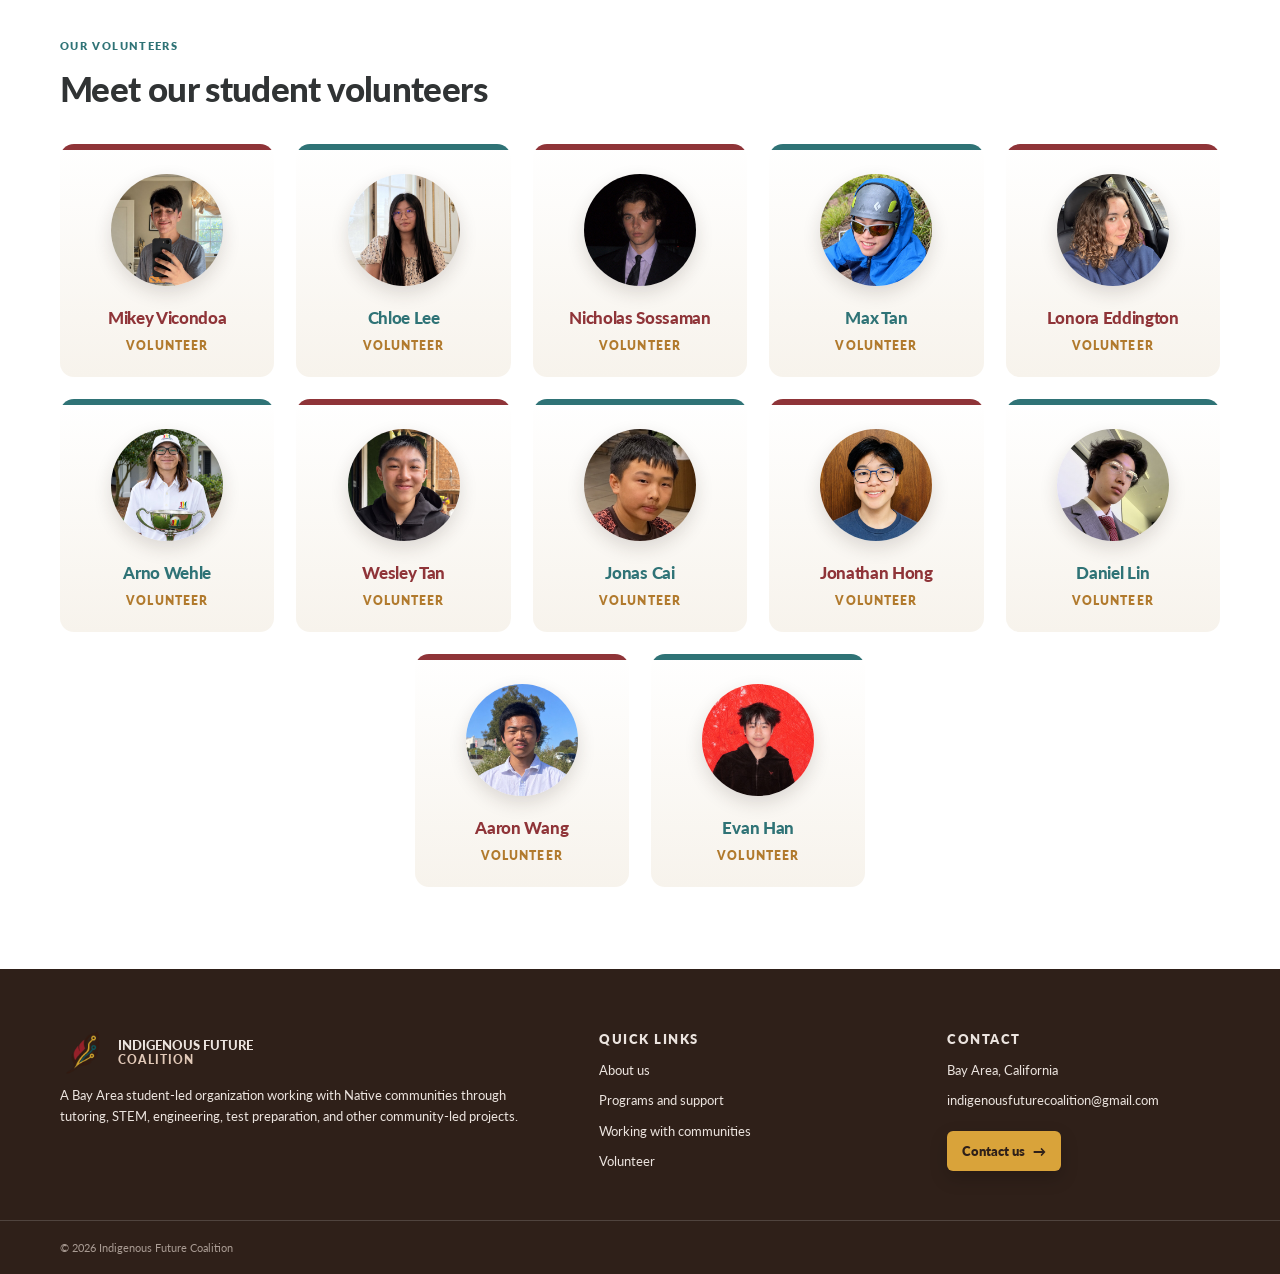
==== commit 3bb74f1f: "Add Evan Han to volunteer team" ====
--- a/about.html
+++ b/about.html
@@ -431,6 +431,22 @@
 </article>
 
 
+
+<article class="team-card volunteer-card">
+
+<img
+src="assets/evan-han.jpg"
+alt="Evan Han"
+loading="lazy"
+>
+
+<h3>Evan Han</h3>
+
+<p class="team-role">Volunteer</p>
+
+</article>
+
+
 </div>
 
 </div>
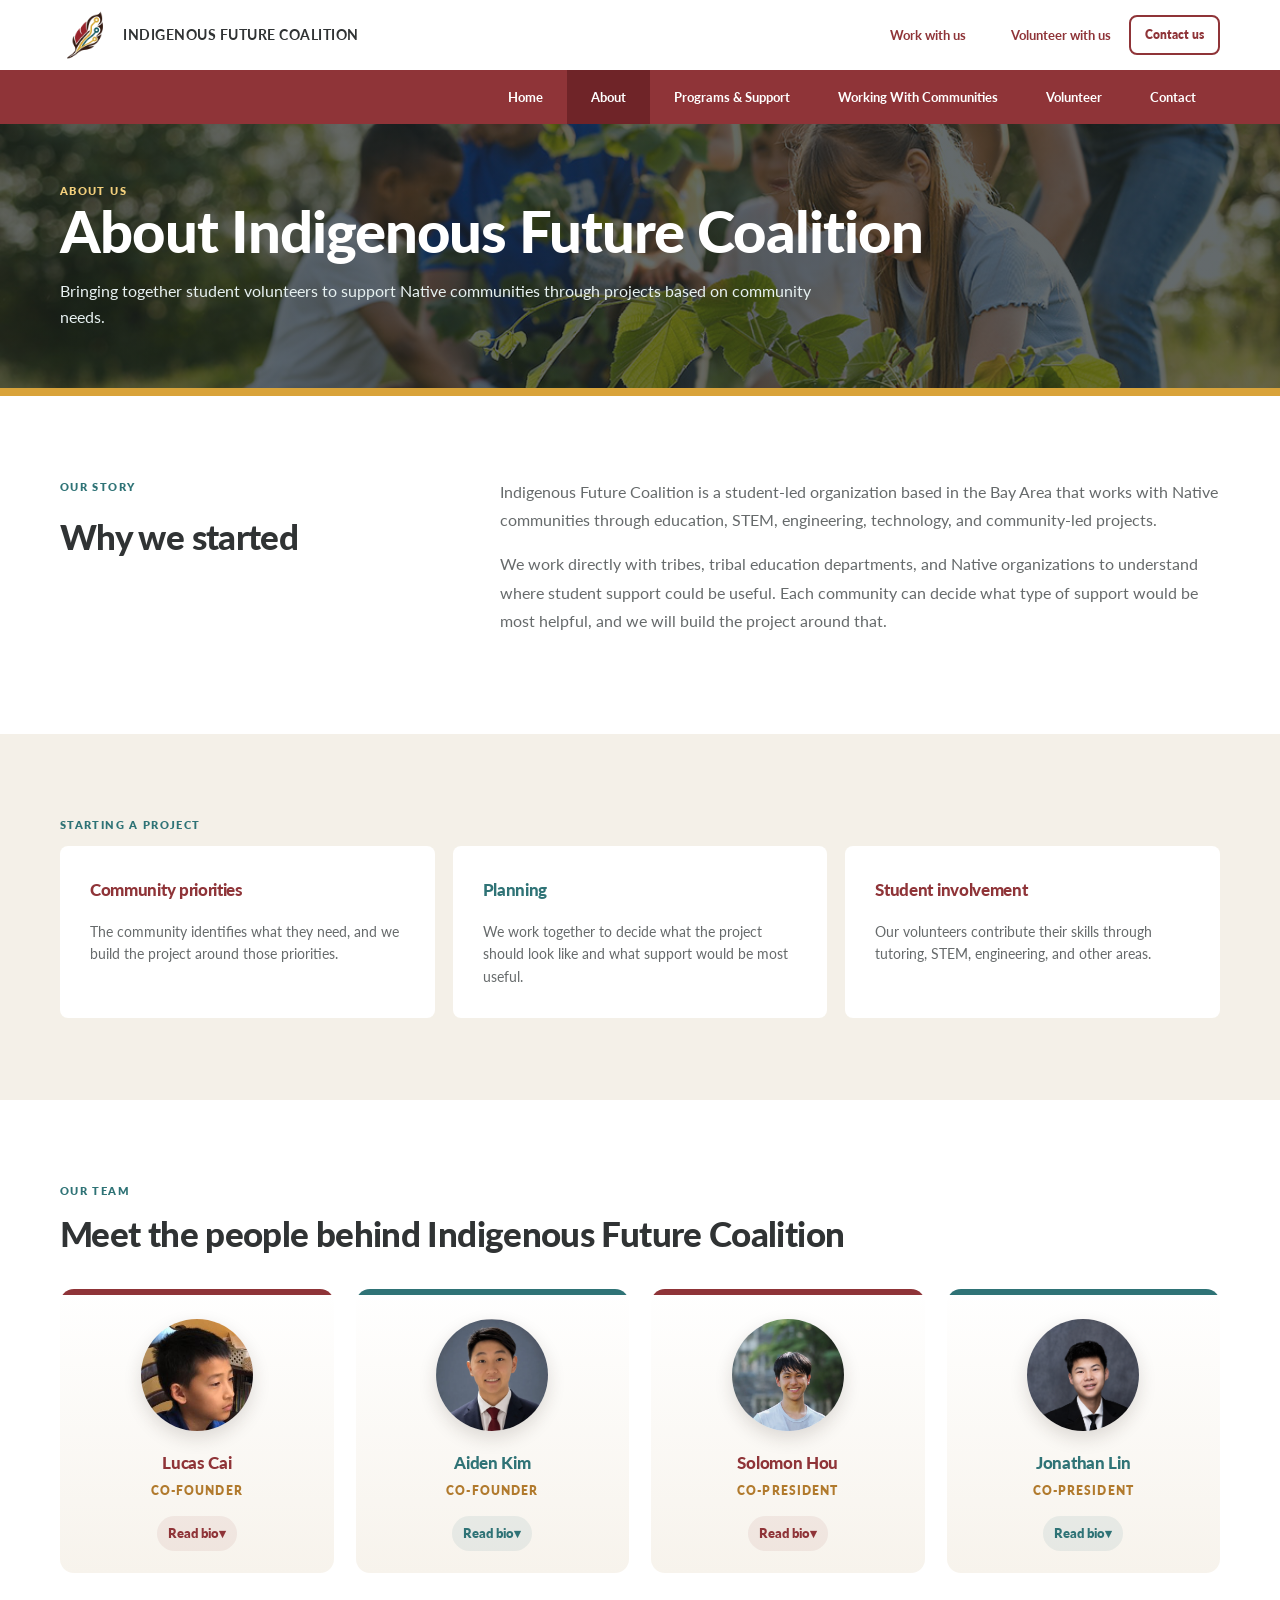
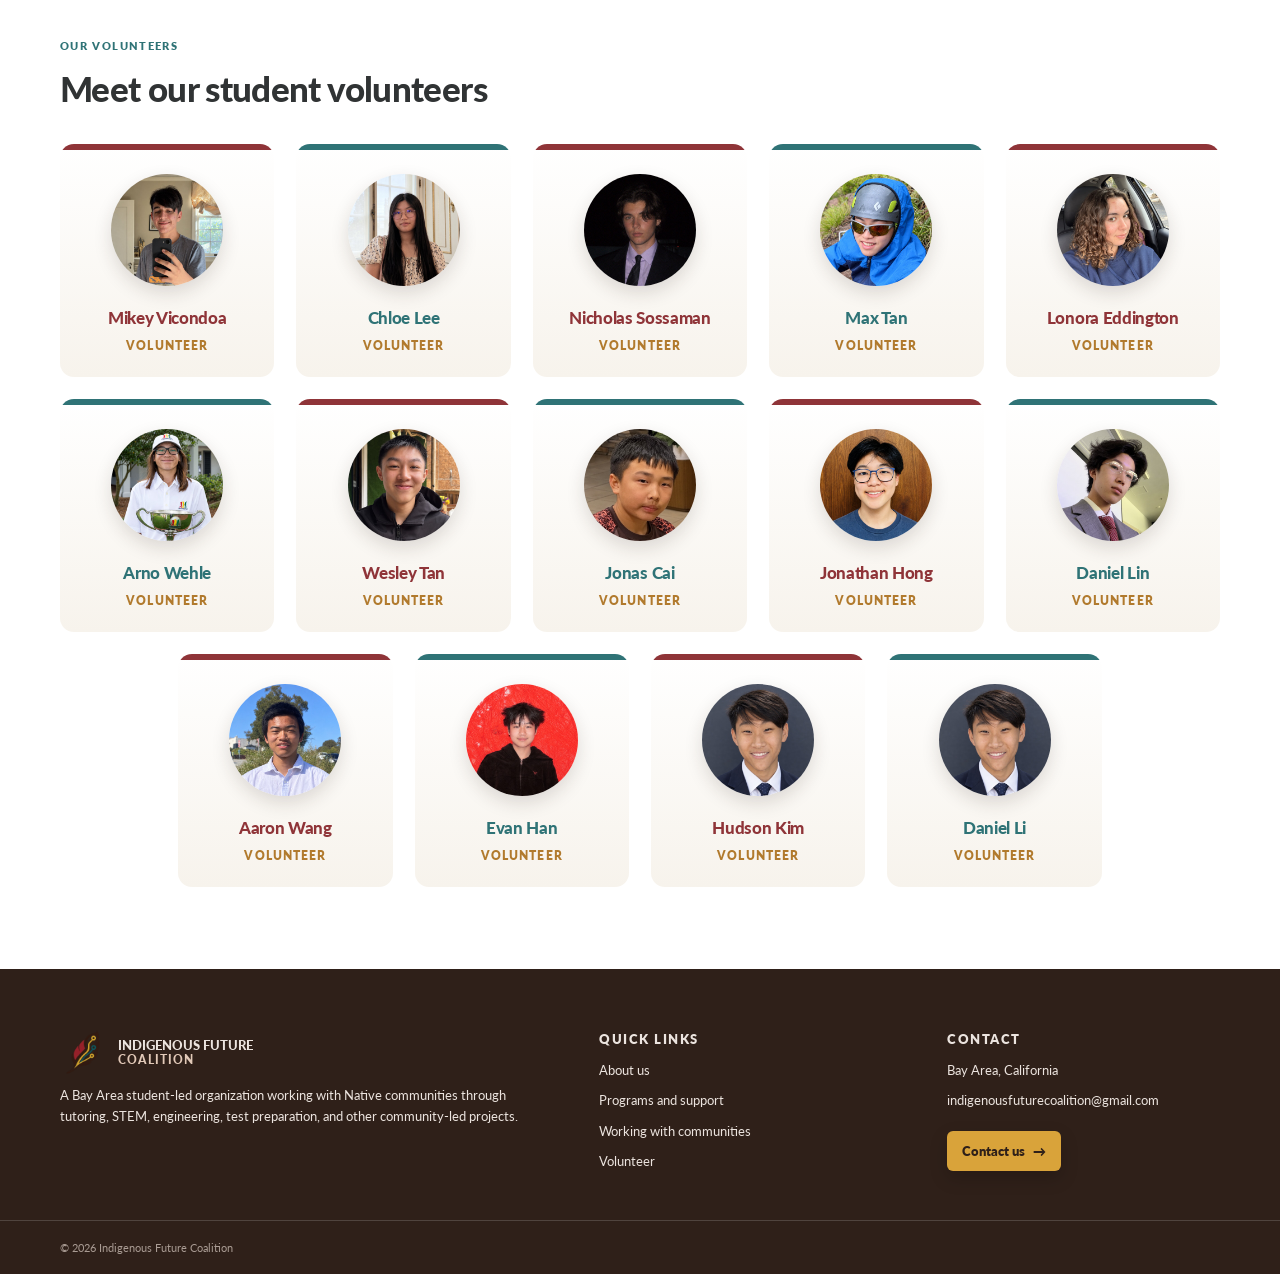
==== commit b13ca4b3: "Add Hudson Kim and Daniel Li to volunteer team" ====
--- a/about.html
+++ b/about.html
@@ -158,7 +158,7 @@
 <details class="team-bio">
 <summary>Read bio</summary>
 <p>
-Lucas helps lead Indigenous Future Coalition by building partnerships, organizing student volunteers, and developing projects that connect students with opportunities to support Native communities. He focuses on expanding educational programs through tutoring, STEM, engineering, and technology while helping create projects shaped around community needs. As a co-founder, Lucas works to bring together students and community partners to create meaningful opportunities for learning and support.
+Lucas works to expand educational opportunities by connecting students, volunteers, and Native communities through Indigenous Futures Initiative. His experience tutoring students in math, physics, engineering, and SAT preparation has shaped his approach to creating accessible and student-centered educational programs. He helps build relationships with tribal partners, understand community needs, and develop mentorship, STEM, and educational initiatives that create meaningful opportunities for students and communities.
 </p>
 </details>
 
@@ -183,7 +183,7 @@
 <details class="team-bio">
 <summary>Read bio</summary>
 <p>
-Aiden is committed to expanding educational opportunity while helping Native communities preserve the stories, knowledge, and experiences they want carried forward. As a co-founder of Indigenous Future Coalition, he helps develop STEM mentorship and educational services shaped around community identified needs. He also helps lead the Coalition’s Legacy Project, working with elders, families, and community members to preserve their memories through interviews, oral histories, photographs, and personalized legacy books. Drawing on his experience building student-led educational programs and organizing volunteers, Aiden believes lasting impact begins with listening, trust, and giving communities greater resources to shape their own futures.
+  Aiden is committed to expanding educational opportunity while helping Native communities preserve the stories, knowledge, and experiences they want carried forward. His experience working with Mark Rober’s CrunchLabs to help launch Crunch Club has shaped his approach to creating accessible, student-centered STEM opportunities. He also helps lead the Initiative’s Legacy Project, working with community members to preserve their memories through oral history, interviews, and the creation of personalized legacy books. Aiden believes lasting impact begins with listening, trust, and supporting communities with resources they identify as valuable.
 </p>
 </details>
 
@@ -208,8 +208,7 @@
 <details class="team-bio">
 <summary>Read bio</summary>
 <p>
-Solomon helps lead Indigenous Future Coalition by supporting project planning, volunteer coordination, and the development of educational programs. He works with the team to organize tutoring, STEM, engineering, and technology projects while helping create opportunities for students to contribute their skills. As a co-founder, Solomon helps strengthen the Coalition’s programs and partnerships while supporting projects based on the needs of the communities we work with.
-</p>
+Solomon is committed to expanding educational opportunity and using technology, mentorship, and storytelling to help communities preserve and share what matters to them. His experience as a teaching assistant with Art of Problem Solving, where he guided gifted students through mathematics, has shaped his belief that learning is most meaningful when students feel supported and challenged. He has also mentored younger students through debate, youth leadership, and community outreach. As Co-President of the Indigenous Futures Initiative, Solomon hopes to bring these experiences together by building meaningful relationships and helping create educational projects that respond to what Native communities identify as valuable.</p>
 </details>
 
 </article>
@@ -447,6 +446,38 @@
 </article>
 
 
+
+<article class="team-card volunteer-card">
+
+<img
+src="assets/hudson-kim.jpg"
+alt="Hudson Kim"
+loading="lazy"
+>
+
+<h3>Hudson Kim</h3>
+
+<p class="team-role">Volunteer</p>
+
+</article>
+
+
+
+<article class="team-card volunteer-card">
+
+<img
+src="assets/daniel-li.jpg"
+alt="Daniel Li"
+loading="lazy"
+>
+
+<h3>Daniel Li</h3>
+
+<p class="team-role">Volunteer</p>
+
+</article>
+
+
 </div>
 
 </div>
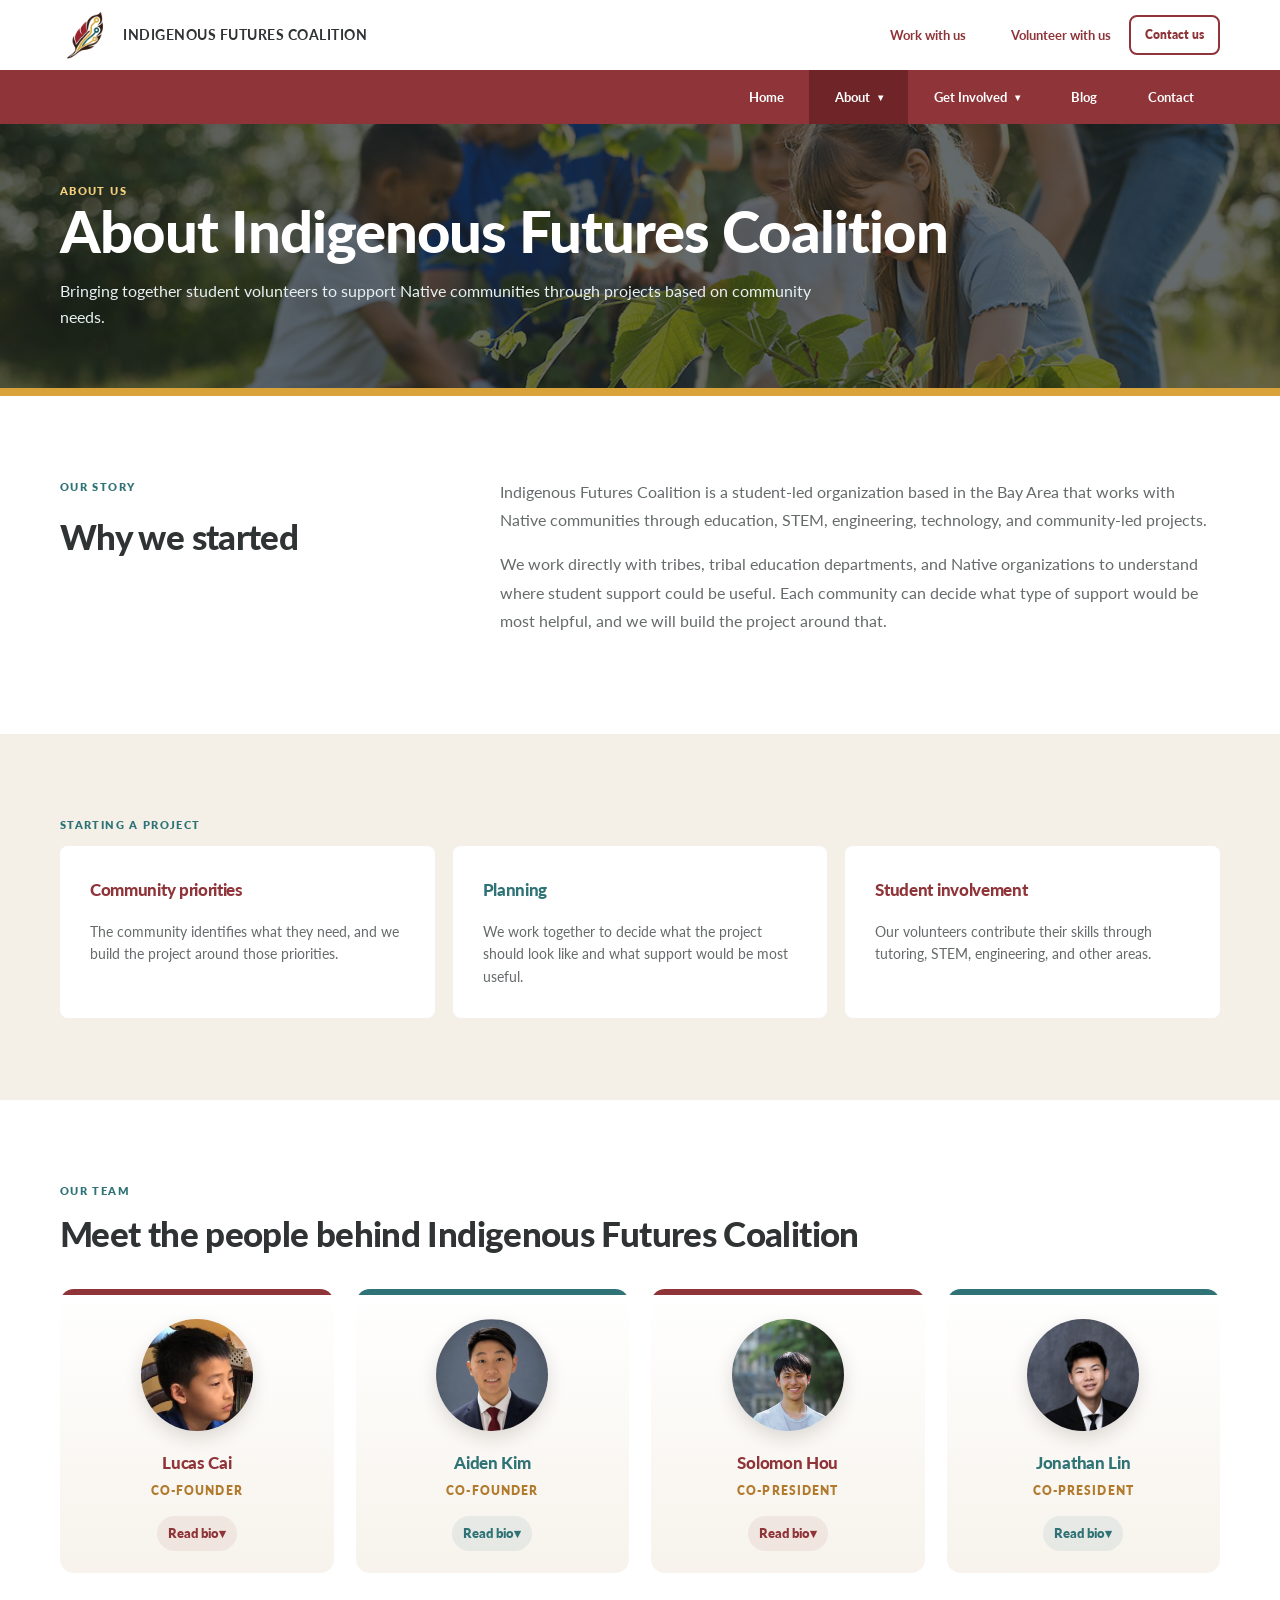
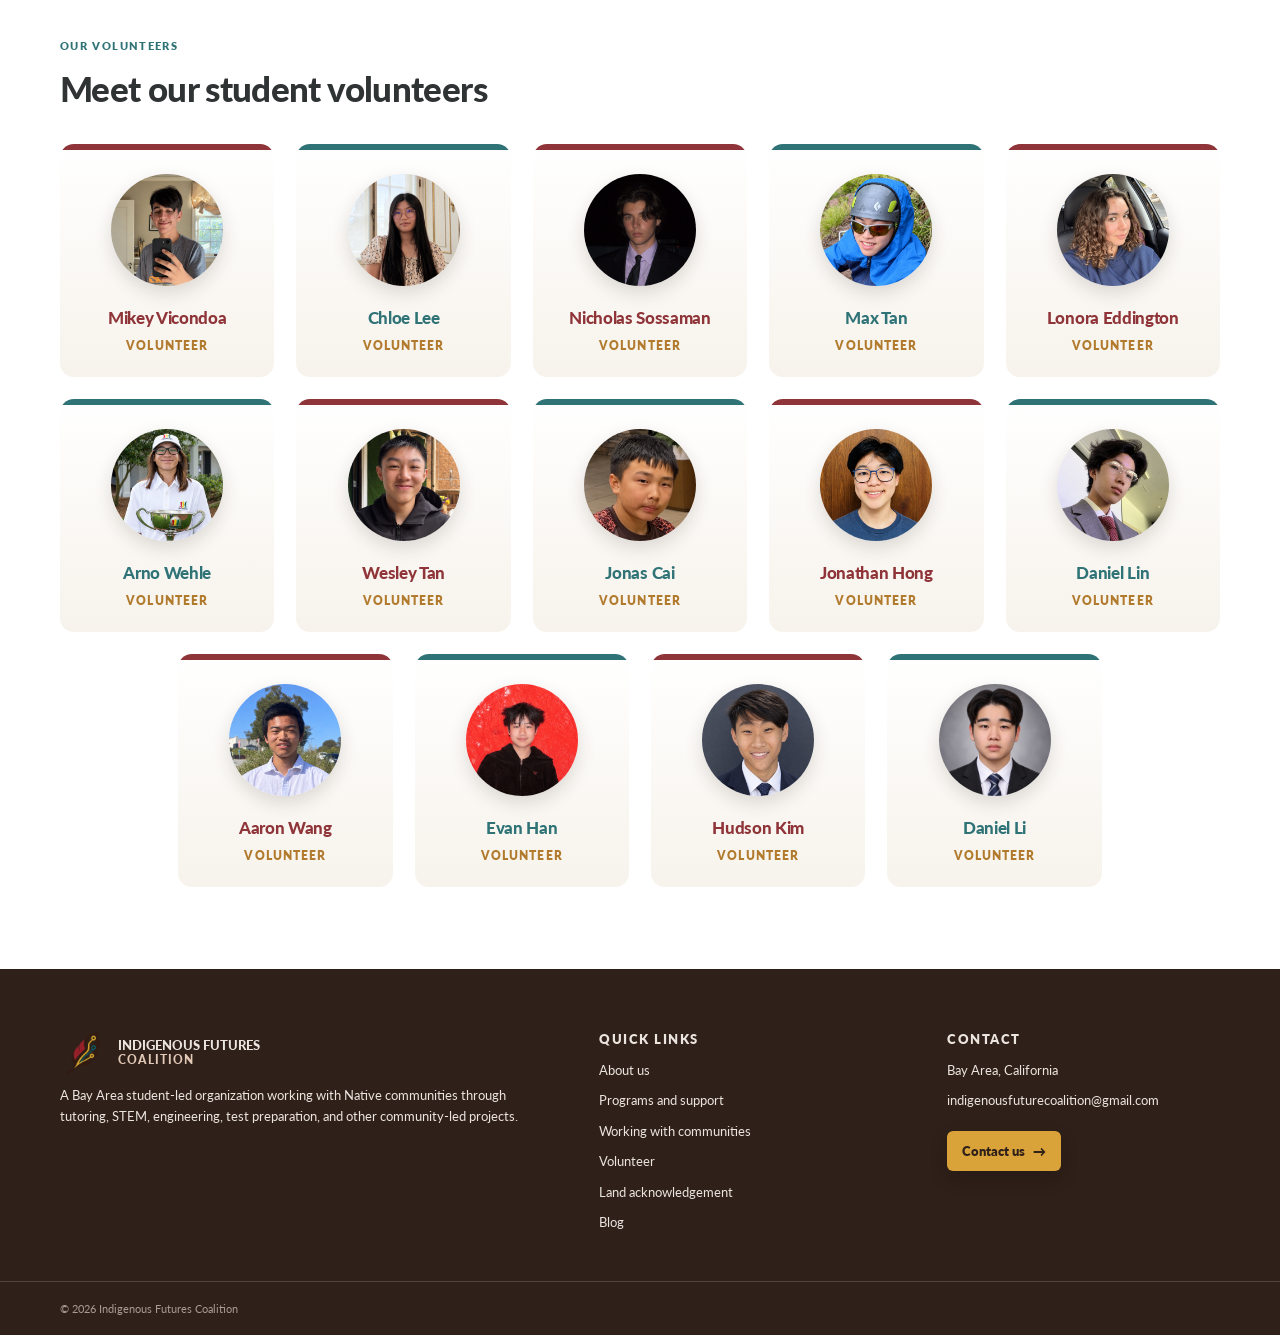
==== commit 32d9885b: "Update coalition name to Futures" ====
--- a/about.html
+++ b/about.html
@@ -3,7 +3,7 @@
 <head>
   <meta charset="utf-8"><meta name="viewport" content="width=device-width, initial-scale=1">
 
-  <title>About | Indigenous Future Coalition</title>
+  <title>About | Indigenous Futures Coalition</title>
 
   <link rel="icon" type="image/png" href="assets/indigenouslogo.png">
   <link rel="stylesheet" href="styles.css">
@@ -23,7 +23,7 @@
   <div class="container">
     <p class="eyebrow light">About us</p>
 
-    <h1>About Indigenous Future Coalition</h1>
+    <h1>About Indigenous Futures Coalition</h1>
 
     <p>
       Bringing together student volunteers to support Native communities
@@ -47,7 +47,7 @@
 <div class="prose">
 
 <p>
-Indigenous Future Coalition is a student-led organization based in the Bay
+Indigenous Futures Coalition is a student-led organization based in the Bay
 Area that works with Native communities through education, STEM, engineering,
 technology, and community-led projects.
 </p>
@@ -133,7 +133,7 @@
 
 <p class="eyebrow">Our team</p>
 
-<h2>Meet the people behind Indigenous Future Coalition</h2>
+<h2>Meet the people behind Indigenous Futures Coalition</h2>
 
 </div>
 
@@ -232,7 +232,7 @@
 <details class="team-bio">
 <summary>Read bio</summary>
 <p>
-Jonathan Lin is a student leader and community volunteer focused on technology, education, and service. As Co-President of the Indigenous Future Coalition, he helps lead STEM programs, tutoring, volunteer initiatives, and community projects. He has also worked with BridgingTech to develop cybersecurity education resources for middle and high school students, tutored youth from low-income families, volunteered at youth camps, and served in leadership roles in Boy Scout Troop 888.
+Jonathan Lin is a student leader and community volunteer focused on technology, education, and service. As Co-President of the Indigenous Futures Coalition, he helps lead STEM programs, tutoring, volunteer initiatives, and community projects. He has also worked with BridgingTech to develop cybersecurity education resources for middle and high school students, tutored youth from low-income families, volunteered at youth camps, and served in leadership roles in Boy Scout Troop 888.
 </p>
 </details>
 
--- a/styles.css
+++ b/styles.css
@@ -133,9 +133,224 @@
 .contact-button:hover { background: var(--burgundy); color: #fff; box-shadow: 0 7px 16px rgba(143,52,56,.2); }
 .nav-bar { background: var(--burgundy); }
 .desktop-nav { min-height: 54px; display: flex; align-items: stretch; justify-content: flex-end; }
-.desktop-nav a { padding: 0 24px; display: flex; align-items: center; color: #fff; font-size: .82rem; font-weight: 700; }
-.desktop-nav a:hover, .desktop-nav a[aria-current="page"] { background: var(--burgundy-dark); }
+.desktop-nav > a,
+.nav-trigger {
+  min-height: 54px;
+  padding: 0 clamp(14px, 2vw, 28px);
+  display: flex;
+  align-items: center;
+  color: #fff;
+  font-size: .82rem;
+  font-weight: 700;
+}
+.nav-trigger {
+  width: 100%;
+  border: 0;
+  background: transparent;
+  cursor: pointer;
+}
+.desktop-nav > a:hover,
+.desktop-nav > a[aria-current="page"],
+.nav-dropdown:hover .nav-trigger,
+.nav-dropdown:focus-within .nav-trigger,
+.nav-dropdown.active .nav-trigger {
+  background: var(--burgundy-dark);
+}
+.nav-item {
+  position: relative;
+  display: flex;
+  align-items: stretch;
+}
+.nav-trigger::after {
+  content: "\25BE";
+  margin-left: 8px;
+  font-size: .65rem;
+  transition: transform .2s ease;
+}
+.nav-dropdown:hover .nav-trigger::after,
+.nav-dropdown:focus-within .nav-trigger::after {
+  transform: rotate(180deg);
+}
+.nav-menu {
+  position: absolute;
+  top: 100%;
+  left: 0;
+  z-index: 20;
+  min-width: 260px;
+  padding: 9px;
+  background: #fff;
+  border-radius: 0 0 var(--radius) var(--radius);
+  box-shadow: 0 18px 35px rgba(47, 32, 25, .22);
+  opacity: 0;
+  pointer-events: none;
+  transform: translateY(10px);
+  transition: opacity .2s ease, transform .2s ease;
+}
+.nav-dropdown:hover .nav-menu,
+.nav-dropdown:focus-within .nav-menu {
+  opacity: 1;
+  pointer-events: auto;
+  transform: translateY(0);
+}
+.nav-menu a {
+  display: block;
+  padding: 12px 13px;
+  border-radius: 6px;
+  color: var(--ink);
+  font-size: .82rem;
+  font-weight: 800;
+}
+.nav-menu a:hover,
+.nav-menu a[aria-current="page"] {
+  background: var(--cream);
+  color: var(--burgundy);
+}
 .menu-button, .mobile-nav { display: none; }
+
+.indigenous-day-hero {
+  position: relative;
+  overflow: hidden;
+  color: #fff;
+  background:
+    linear-gradient(110deg, rgba(47, 32, 25, .94), rgba(143, 52, 56, .82) 48%, rgba(47, 115, 118, .7)),
+    url("assets/indigenous-countdown-bg.png") center 42% / cover no-repeat;
+  padding: 82px 0 72px;
+}
+
+.indigenous-day-hero::after {
+  content: "";
+  position: absolute;
+  inset: auto 0 0;
+  height: 8px;
+  background: linear-gradient(90deg, var(--gold), var(--teal), var(--burgundy));
+}
+
+.indigenous-day-grid {
+  position: relative;
+  z-index: 1;
+  display: grid;
+  grid-template-columns: minmax(0, 1.15fr) minmax(340px, .85fr);
+  gap: 58px;
+  align-items: center;
+}
+
+.indigenous-day-copy h1 {
+  max-width: 780px;
+  margin-bottom: 18px;
+  font-size: clamp(2.45rem, 4.7vw, 4.35rem);
+  line-height: 1.05;
+}
+
+.indigenous-day-copy > p:not(.hero-kicker) {
+  max-width: 720px;
+  margin-bottom: 0;
+  color: #f7ece6;
+  font-size: 1.03rem;
+  line-height: 1.72;
+}
+
+.countdown-panel {
+  padding: 28px;
+  border: 1px solid rgba(255, 255, 255, .2);
+  border-radius: var(--radius);
+  background: rgba(255, 255, 255, .12);
+  box-shadow: 0 20px 46px rgba(0, 0, 0, .22);
+  backdrop-filter: blur(5px);
+}
+
+.countdown-date {
+  margin-bottom: 18px;
+  color: #f8d987;
+  font-size: .82rem;
+  font-weight: 900;
+  letter-spacing: .12em;
+  text-transform: uppercase;
+}
+
+.countdown-grid {
+  display: grid;
+  grid-template-columns: repeat(2, minmax(0, 1fr));
+  gap: 12px;
+}
+
+.countdown-grid div {
+  min-height: 112px;
+  display: flex;
+  flex-direction: column;
+  justify-content: center;
+  padding: 18px 16px;
+  border-radius: var(--radius);
+  background: rgba(255, 255, 255, .9);
+  color: var(--brown);
+}
+
+.countdown-grid strong {
+  display: block;
+  min-width: 4ch;
+  font-size: clamp(2rem, 4vw, 3.05rem);
+  font-weight: 900;
+  line-height: 1;
+  font-variant-numeric: tabular-nums;
+}
+
+.countdown-grid span {
+  margin-top: 8px;
+  color: var(--burgundy);
+  font-size: .72rem;
+  font-weight: 900;
+  letter-spacing: .1em;
+  text-transform: uppercase;
+}
+
+.land-acknowledgement {
+  background: #f9f7f2;
+  border-bottom: 1px solid var(--line);
+  padding: 42px 0;
+}
+
+.land-acknowledgement-inner {
+  display: grid;
+  grid-template-columns: minmax(250px, .82fr) minmax(0, 1.18fr);
+  gap: 54px;
+  align-items: start;
+}
+
+.land-acknowledgement h2 {
+  margin: 8px 0 0;
+  color: var(--burgundy);
+  font-size: clamp(1.7rem, 3vw, 2.4rem);
+  line-height: 1.14;
+}
+
+.land-acknowledgement-inner > p,
+.land-acknowledgement-inner > div > p {
+  margin-bottom: 0;
+  color: var(--muted);
+  font-size: .98rem;
+  line-height: 1.8;
+}
+
+.inline-button {
+  display: inline-flex;
+  align-items: center;
+  margin-top: 18px;
+  color: var(--burgundy);
+  font-size: .82rem;
+  font-weight: 900;
+}
+
+.inline-button:hover {
+  color: var(--teal);
+  transform: translateX(3px);
+}
+
+.land-prose p {
+  font-size: 1rem;
+}
+
+.acknowledgement-grid .value-card {
+  min-height: 210px;
+}
 
 .home-hero { min-height: 570px; position: relative; display: flex; align-items: center; background: url("assets/tutoring-group.jpg") center 47% / cover no-repeat; color: #fff; }
 .home-hero::before { content: ""; position: absolute; inset: 0; background: linear-gradient(90deg, rgba(17,26,29,.84), rgba(17,26,29,.58) 46%, rgba(17,26,29,.08) 80%); }
@@ -241,6 +456,15 @@
 .value-card { padding: 30px; background: #fff; border-radius: var(--radius); }
 .value-card h3 { font-size: 1.08rem; color: var(--burgundy); }
 .value-card p { font-size: .87rem; color: var(--muted); margin-bottom: 0; }
+.blog-layout { display: grid; grid-template-columns: minmax(0, 1fr) 300px; gap: 58px; align-items: start; }
+.blog-article h2 { margin-top: 36px; font-size: 1.65rem; color: var(--burgundy); }
+.blog-article h2:first-child { margin-top: 0; }
+.blog-article p { color: var(--muted); line-height: 1.82; }
+.blog-meta { display: flex; flex-wrap: wrap; gap: 10px; margin-bottom: 28px; color: var(--muted); font-size: .8rem; font-weight: 800; }
+.blog-sidebar { position: sticky; top: 24px; padding: 28px; background: var(--cream); border-radius: var(--radius); }
+.blog-sidebar h2 { font-size: 1.2rem; color: var(--burgundy); }
+.blog-sidebar a { display: block; color: var(--teal); font-size: .86rem; font-weight: 900; line-height: 1.45; }
+.blog-sidebar a:hover { color: var(--burgundy); transform: translateX(3px); }
 .placeholder-panel { background: #fbf6e8; border-left: 5px solid var(--gold); padding: 35px; border-radius: var(--radius); }
 .placeholder-panel h2 { font-size: 2rem; }
 .profile-grid { display: grid; grid-template-columns: repeat(2,1fr); gap: 24px; }
@@ -331,11 +555,17 @@
   .mobile-nav.open { display: flex; }
   .mobile-nav a { color: #fff; padding: 12px 0; font-weight: 700; }
   .mobile-nav a:hover { transform: translateX(4px); }
+  .mobile-nav-group { display: flex; flex-direction: column; padding: 10px 0; }
+  .mobile-nav-group span { color: #f2c96a; font-size: .72rem; font-weight: 900; letter-spacing: .1em; text-transform: uppercase; }
+  .mobile-nav-group a { padding-left: 14px; }
+  .indigenous-day-grid, .land-acknowledgement-inner { grid-template-columns: 1fr; gap: 32px; }
+  .indigenous-day-hero { padding: 68px 0 58px; }
   .action-grid { grid-template-columns: 1fr; }
   .action-card { min-height: 90px; }
   .-grid { grid-template-columns: repeat(2,1fr); }
   .-card:nth-child(2) { border-right: 0; }
-  .about-band-grid, .plain-heading, .prose-grid, .contact-grid { grid-template-columns: 1fr; gap: 38px; }
+  .about-band-grid, .plain-heading, .prose-grid, .contact-grid, .blog-layout { grid-template-columns: 1fr; gap: 38px; }
+  .blog-sidebar { position: static; }
   .simple-steps { grid-template-columns: repeat(2,1fr); }
   .footer-grid { grid-template-columns: 1.4fr 1fr; }
   .footer-grid > div:last-child { grid-column: 2; }
@@ -349,6 +579,13 @@
   .brand-seal { width: 49px; height: 49px; }
   .brand-words strong { font-size: .88rem; }
   .brand-words small { font-size: .61rem; }
+  .indigenous-day-hero { padding: 54px 0 48px; }
+  .indigenous-day-copy h1 { font-size: 2.48rem; }
+  .countdown-panel { padding: 18px; }
+  .countdown-grid { grid-template-columns: 1fr 1fr; gap: 9px; }
+  .countdown-grid div { min-height: 92px; padding: 14px 12px; }
+  .countdown-grid strong { font-size: 2.1rem; }
+  .land-acknowledgement { padding: 34px 0; }
   .home-hero { min-height: 520px; background-position: 60% center; }
   .home-hero::before { background: linear-gradient(90deg, rgba(17,26,29,.9), rgba(17,26,29,.58) 88%); }
   .home-hero h1 { font-size: 2.65rem; }
